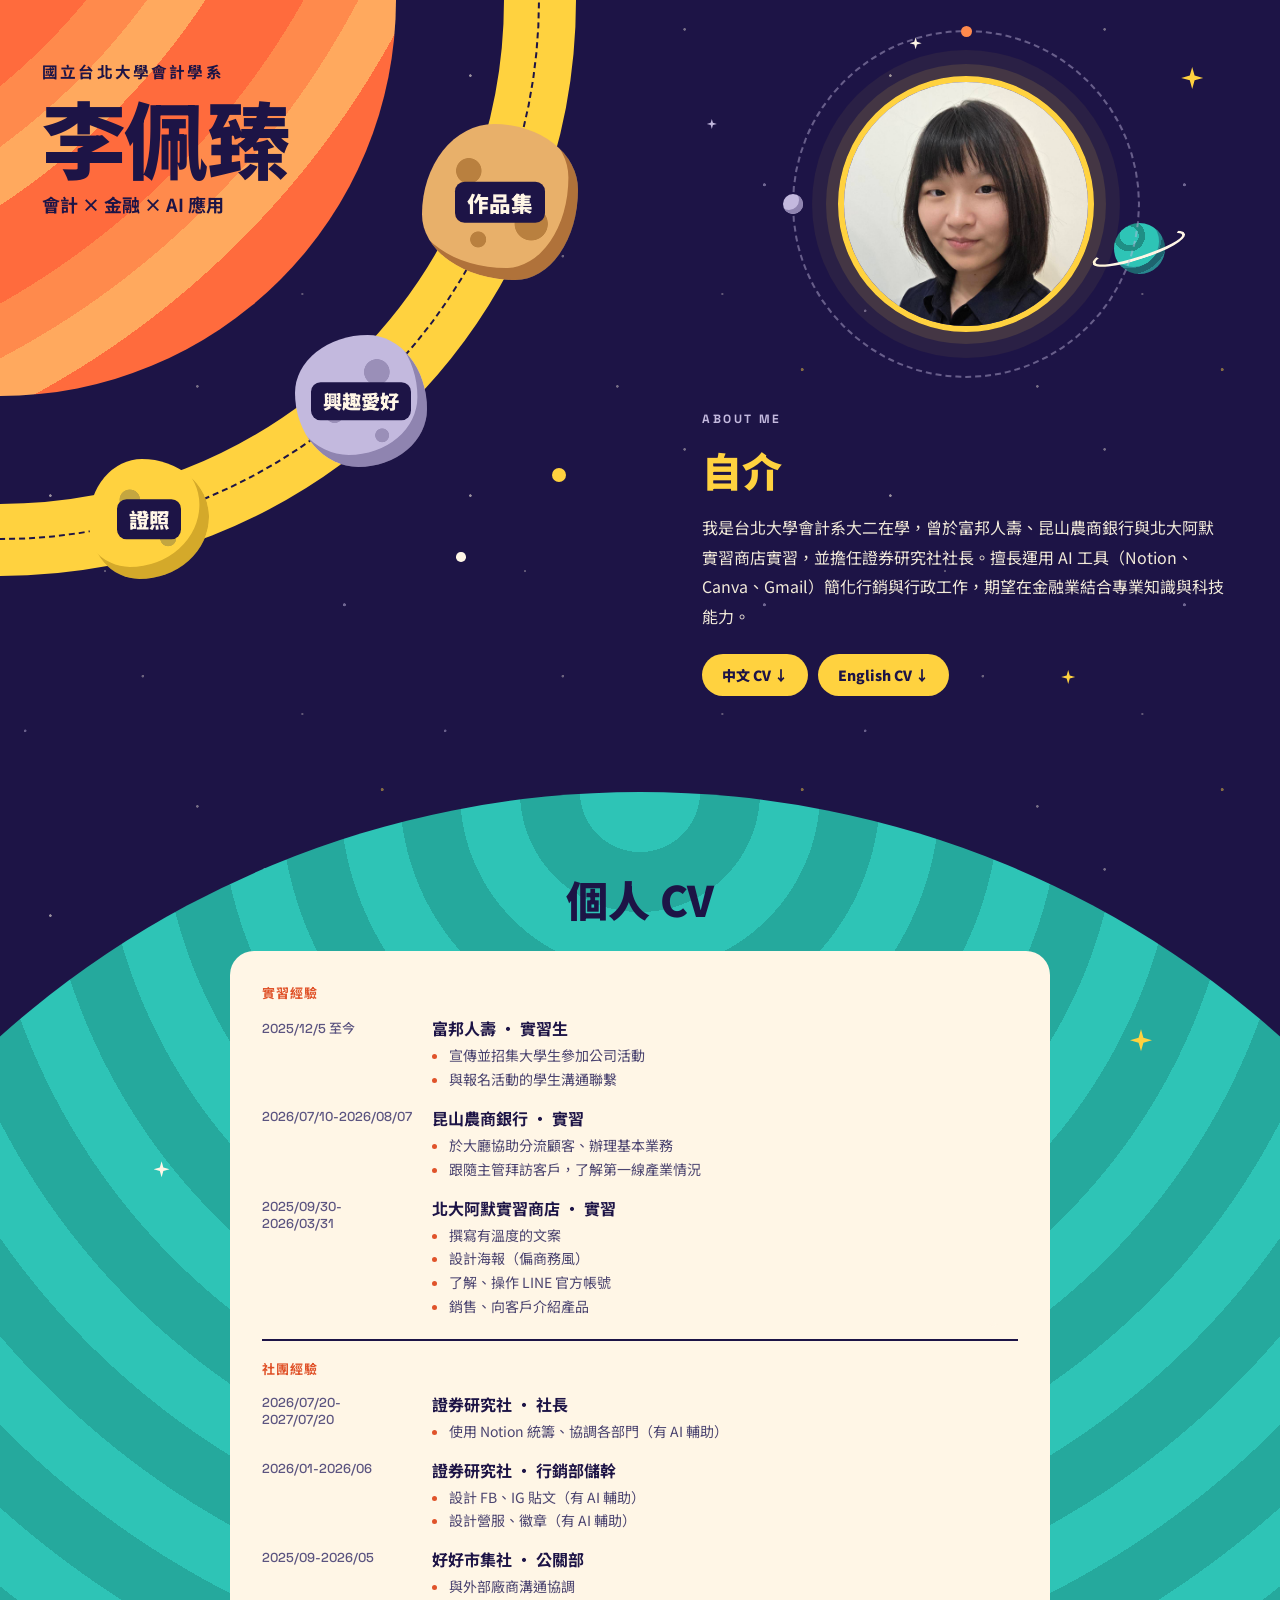
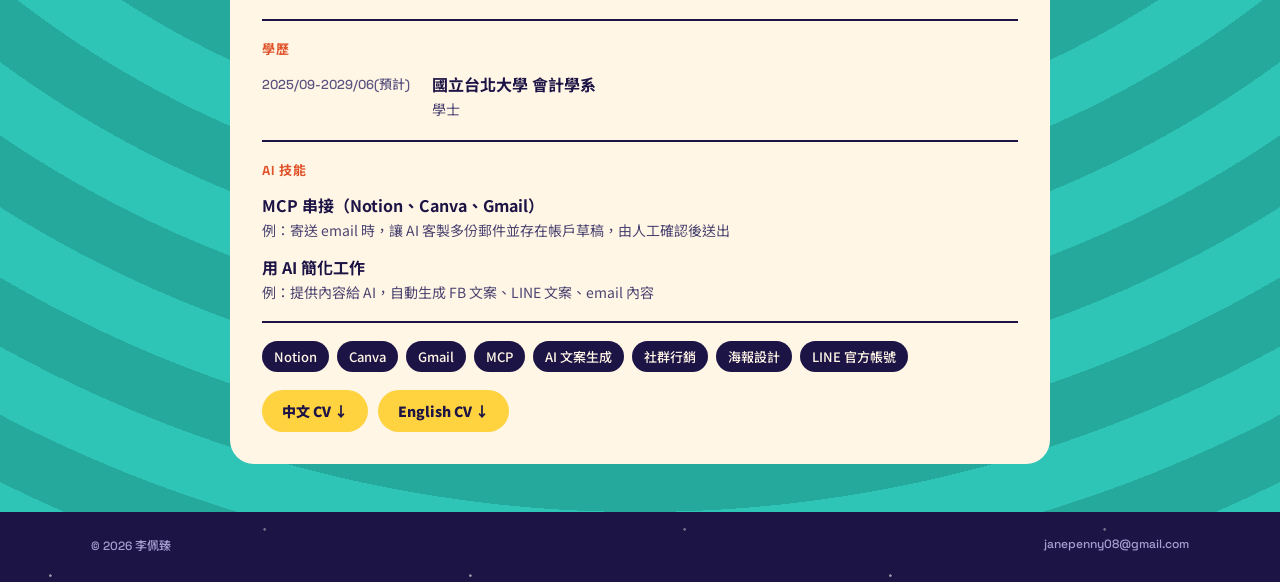
==== index.html @ 84d58fa1 "Make lower CV download buttons yellow with navy hover Bump asset cache version to v11.  Co-Authored-" ====
<!DOCTYPE html>
<html lang="zh-Hant-TW">
<head>
<meta charset="utf-8">
<meta name="viewport" content="width=device-width, initial-scale=1">
<meta name="theme-color" content="#1d1446">
<title>李佩臻 · 個人網站</title>
<link rel="icon" href="data:image/svg+xml,%3Csvg xmlns=%22http://www.w3.org/2000/svg%22 viewBox=%220 0 32 32%22%3E%3Ccircle cx=%2216%22 cy=%2216%22 r=%2213%22 fill=%22%23ff6b3d%22 stroke=%22%23ffd23f%22 stroke-width=%223%22/%3E%3C/svg%3E">
<link rel="preconnect" href="https://fonts.googleapis.com">
<link rel="preconnect" href="https://fonts.gstatic.com" crossorigin>
<link href="https://fonts.googleapis.com/css2?family=Noto+Sans+TC:wght@400;500;700;900&family=Space+Grotesk:wght@500;700&display=swap" rel="stylesheet">
<link rel="stylesheet" href="css/style.css?v=11">
</head>
<body data-page="home">
<div class="page">
<div class="home-top">
<span class="sparkle" style="right:6%;top:9%;width:22px"></span>
<span class="sparkle cream" style="right:28%;top:5%;width:12px;animation-delay:-1.2s"></span>
<span class="sparkle lilac" style="right:44%;top:16%;width:10px;animation-delay:-2.1s"></span>
<span class="sparkle" style="right:16%;bottom:8%;width:14px;animation-delay:-.6s"></span>
<span class="ringed" style="right:9%;top:30%;width:clamp(34px,4vw,54px);--c:#2ec4b6;--d:#1f8f85"></span>
<span class="shooting" style="right:10%;top:6%"></span>
<div class="home-hero">
<div class="planet"></div><div class="ring"></div><div class="orbit"></div>
<div class="hero-text">
<span class="hello" id="hero-hello">國立台北大學會計學系</span>
<h1 id="hero-name">李佩臻</h1>
<span class="subtitle" id="hero-sub"></span>
</div>
<a class="meteor-btn meteor-btn--portfolio" href="portfolio.html"><div class="meteor meteor--portfolio"></div><span class="label">作品集</span></a>
<a class="meteor-btn meteor-btn--hobbies" href="hobbies.html"><div class="meteor meteor--hobbies"></div><span class="label">興趣愛好</span></a>
<a class="meteor-btn meteor-btn--certificates" href="certificates.html"><div class="meteor meteor--certificates"></div><span class="label">證照</span></a>
<div class="dot" style="left:92%;top:78%;width:2.4cqw;background:#ffd23f"></div>
<div class="dot" style="left:76%;top:92%;width:1.6cqw;background:#fff6e6"></div>
</div>

<section class="about">
<div class="photo-wrap"><div class="about-photo" id="about-photo">個人照片</div><span class="photo-orbit"></span></div>
<div class="about-body">
<span class="eyebrow" style="color:#c3b9de">ABOUT ME</span>
<h2>自介</h2>
<p id="about-text"></p>
<a class="btn btn--yellow" data-cv style="margin-top:8px">下載 CV ↓</a>
</div>
</section>
</div>

<section class="cv">
<div class="cv-planet"></div>
<span class="sparkle cream" style="left:12%;top:28%;width:16px"></span>
<span class="sparkle" style="right:10%;top:18%;width:22px;animation-delay:-1.5s"></span>
<span class="sparkle cream" style="right:22%;top:40%;width:10px;animation-delay:-2.4s"></span>
<div class="cv-inner">
<h2>個人 CV</h2>
<div class="cv-card">
<div id="cv-blocks" class="cv-blocks"></div>
<div class="skills" id="cv-skills"></div>
<a class="btn btn--yellow" data-cv>下載 CV（PDF）↓</a>
</div>
</div>
</section>
<footer id="site-footer"></footer>
</div>
<script src="js/data.js?v=11"></script>
<script src="js/main.js?v=11"></script>
</body>
</html>
---- css/style.css ----
/* ===== Design tokens ===== */
:root {
  --bg: #1d1446;
  --purple-1: #3a2e7a;
  --purple-2: #43378a;
  --cream: #fff6e6;
  --body: #f2ead9;
  --muted-1: #5b5480;
  --muted-2: #4b4470;
  --footer: #a69fd0;
  --orange-1: #ff6b3d;
  --orange-2: #ff8a4c;
  --orange-3: #ffa95e;
  --red: #e0532a;
  --yellow: #ffd23f;
  --teal: #2ec4b6;
  --teal-2: #25a99d;
  --lilac: #c3b9de;
  --sand: #e8b06a;
  --pad-x: clamp(20px, 4cqw, 56px);
  --font-tc: 'Noto Sans TC', sans-serif;
  --font-en: 'Space Grotesk', 'Noto Sans TC', sans-serif;
}

*, *::before, *::after { box-sizing: border-box; }
html, body { margin: 0; padding: 0; }
body {
  background-color: var(--bg);
  /* starfield: tiny hard-edged dots, tiled */
  background-image:
    radial-gradient(circle at 12% 18%, rgba(255,246,230,.55) 0 1px, transparent 1.6px),
    radial-gradient(circle at 63% 7%, rgba(255,246,230,.4) 0 1px, transparent 1.6px),
    radial-gradient(circle at 82% 44%, rgba(195,185,222,.5) 0 1.2px, transparent 1.8px),
    radial-gradient(circle at 34% 61%, rgba(255,246,230,.35) 0 1px, transparent 1.6px),
    radial-gradient(circle at 91% 88%, rgba(255,210,63,.45) 0 1.2px, transparent 1.8px),
    radial-gradient(circle at 47% 92%, rgba(255,246,230,.4) 0 1px, transparent 1.6px),
    radial-gradient(circle at 6% 74%, rgba(195,185,222,.45) 0 1px, transparent 1.6px),
    radial-gradient(circle at 25% 36%, rgba(255,246,230,.3) 0 .8px, transparent 1.4px),
    radial-gradient(circle at 72% 70%, rgba(255,246,230,.3) 0 .8px, transparent 1.4px);
  background-size: 420px 420px;
  color: var(--cream);
  font-family: var(--font-tc);
  -webkit-text-size-adjust: 100%;
}
.page { container-type: inline-size; overflow-x: hidden; min-height: 100vh; }
a { color: var(--yellow); }
a:hover { color: #fff; }
img { display: block; max-width: 100%; }
button { font-family: inherit; }
:focus-visible { outline: 3px solid var(--yellow); outline-offset: 3px; }

/* ===== Header ===== */
.site-header {
  max-width: 1200px; margin: 0 auto; padding: 20px var(--pad-x);
  display: flex; flex-wrap: wrap; align-items: center; justify-content: space-between; gap: 14px;
}
.logo {
  display: flex; align-items: center; gap: 10px; text-decoration: none;
  color: var(--cream); font: 900 18px var(--font-tc);
}
.logo:hover { color: var(--cream); }
.logo-planet {
  width: 26px; height: 26px; border-radius: 50%;
  background: repeating-radial-gradient(circle at 0 0, var(--orange-1) 0 9px, var(--orange-2) 9px 15px, var(--orange-3) 15px 21px);
  box-shadow: 0 0 0 3px var(--yellow);
}
.nav { display: flex; flex-wrap: wrap; gap: 8px; }
.nav a {
  text-decoration: none; font: 700 14px var(--font-tc); padding: 7px 16px; border-radius: 999px;
  color: var(--cream); border: 2px solid var(--purple-2);
}
.nav a:hover { background: var(--purple-2); color: var(--cream); }
.nav a.current { background: var(--yellow); border-color: var(--yellow); color: var(--bg); }

/* ===== Meteor (shared) ===== */
.meteor { position: absolute; inset: 0; }
.meteor--portfolio {
  border-radius: 46% 54% 40% 60% / 58% 42% 58% 42%;
  background: radial-gradient(circle at 30% 30%, #b9803f 0 8%, transparent 8.5%),
              radial-gradient(circle at 70% 64%, #b9803f 0 11%, transparent 11.5%),
              radial-gradient(circle at 36% 74%, #b9803f 0 5%, transparent 5.5%), var(--sand);
  --meteor-shadow: #b0723a;
}
.meteor--hobbies {
  border-radius: 55% 45% 52% 48% / 44% 56% 44% 56%;
  background: radial-gradient(circle at 62% 28%, #9a8fb8 0 10%, transparent 10.5%),
              radial-gradient(circle at 30% 60%, #9a8fb8 0 7%, transparent 7.5%),
              radial-gradient(circle at 66% 76%, #9a8fb8 0 5%, transparent 5.5%), var(--lilac);
  --meteor-shadow: #8f84b0;
}
.meteor--certificates {
  border-radius: 44% 56% 58% 42% / 52% 48% 52% 48%;
  background: radial-gradient(circle at 34% 34%, #c4a640 0 9%, transparent 9.5%),
              radial-gradient(circle at 66% 66%, #c4a640 0 7%, transparent 7.5%), var(--yellow);
  --meteor-shadow: #d4a92a;
}

/* ===== Home hero ===== */
.home-top { position: relative; display: flex; flex-wrap: wrap; align-items: flex-start; gap: 0 clamp(24px, 4vw, 64px); }
.home-hero {
  flex: 0 0 auto; width: min(100%, 600px, 80vh); min-width: min(100%, 320px); aspect-ratio: 1; position: relative; overflow: hidden;
  container-type: inline-size;
}
.home-hero .planet {
  position: absolute; width: 132%; height: 132%; left: -66%; top: -66%; border-radius: 50%;
  background: repeating-radial-gradient(circle at 0 0, var(--orange-1) 0 14cqw, var(--orange-2) 14cqw 22cqw, var(--orange-3) 22cqw 30cqw);
}
.home-hero .ring {
  position: absolute; width: 192%; height: 192%; left: -96%; top: -96%; border-radius: 50%;
  border: 12cqw solid var(--yellow);
}
.home-hero .orbit {
  position: absolute; width: 180%; height: 180%; left: -90%; top: -90%; border-radius: 50%;
  border: 2px dashed var(--bg);
}
.hero-text { position: absolute; left: 7%; top: 10%; display: flex; flex-direction: column; gap: 2cqw; color: var(--bg); }
.hero-text .hello { font: 700 clamp(11px, 2.6cqw, 16px) var(--font-en); letter-spacing: .14em; }
.hero-text h1 { margin: 0; font: 900 clamp(44px, 14cqw, 120px)/1 var(--font-tc); letter-spacing: -.02em; }
.hero-text .subtitle { font: 700 clamp(13px, 3cqw, 20px)/1.5 var(--font-tc); max-width: 42cqw; }

.meteor-btn {
  display: block; position: absolute; aspect-ratio: 1; transform: translate(-50%, -50%);
  transition: transform .3s; text-decoration: none;
}
.meteor-btn .meteor { box-shadow: inset -1.6cqw -2cqw 0 var(--meteor-shadow); }
.meteor-btn .label {
  position: absolute; left: 50%; top: 50%; transform: translate(-50%, -50%);
  background: var(--bg); color: var(--cream); padding: .8cqw 2cqw; border-radius: 1.6cqw;
  white-space: nowrap; font-weight: 900;
}
.meteor-btn--portfolio { left: 83.4%; top: 33.7%; width: 26%; }
.meteor-btn--portfolio .label { font-size: clamp(13px, 3.6cqw, 26px); }
.meteor-btn--portfolio:hover { transform: translate(-50%, -50%) scale(1.08) rotate(-4deg); }
.meteor-btn--hobbies { left: 60.2%; top: 66.9%; width: 22%; }
.meteor-btn--hobbies .label { font-size: clamp(12px, 3.2cqw, 22px); }
.meteor-btn--hobbies:hover { transform: translate(-50%, -50%) scale(1.08) rotate(4deg); }
.meteor-btn--certificates { left: 24.8%; top: 86.5%; width: 20%; }
.meteor-btn--certificates .label { font-size: clamp(12px, 3.4cqw, 22px); }
.meteor-btn--certificates:hover { transform: translate(-50%, -50%) scale(1.08) rotate(-4deg); }
.dot { position: absolute; aspect-ratio: 1; border-radius: 50%; }

/* ===== About ===== */
.about {
  flex: 1 1 380px; max-width: 760px; margin: 0 auto; padding: clamp(24px, 4cqw, 48px) var(--pad-x);
  align-self: center; position: relative; z-index: 1;
  display: flex; flex-wrap: wrap; align-items: center; justify-content: center; gap: clamp(28px, 4cqw, 56px);
}
.about-photo {
  flex: 0 0 auto; width: clamp(180px, 20cqw, 280px); max-width: calc(100% - 56px); margin: 28px; aspect-ratio: 1;
  border-radius: 50%; border: 6px solid var(--yellow); overflow: hidden;
  box-shadow: 0 0 0 12px rgba(255, 210, 63, .12), 0 0 0 26px rgba(255, 210, 63, .06);
  background: repeating-linear-gradient(135deg, var(--purple-1) 0 10px, var(--purple-2) 10px 20px);
  display: flex; align-items: center; justify-content: center;
  font: 13px var(--font-en); color: #c9c1f0;
}
.about-photo img { width: 100%; height: 100%; object-fit: cover; }
.about-body { flex: 1 1 280px; display: flex; flex-direction: column; gap: 14px; }
.eyebrow { font: 700 12px var(--font-en); letter-spacing: .2em; }
.about-body h2 { margin: 0; font: 900 clamp(30px, 3.2cqw, 40px) var(--font-tc); color: var(--yellow); }
.about-body p { margin: 0; font-size: 16px; line-height: 1.85; color: var(--body); max-width: 560px; text-wrap: pretty; }

.btn {
  display: inline-block; align-self: flex-start; cursor: pointer; border: 0; border-radius: 999px;
  font: 900 14px var(--font-tc); padding: 11px 20px; text-decoration: none; transition: background .2s;
}
.btn--yellow { background: var(--yellow); color: var(--bg); }
.btn--yellow:hover { background: var(--cream); color: var(--bg); }
.btn--orange { background: var(--orange-1); color: var(--bg); }
.btn--orange:hover { background: var(--yellow); color: var(--bg); }
.btn[aria-disabled="true"] { opacity: .55; cursor: not-allowed; }
.cv-pick { display: flex; flex-wrap: wrap; gap: 10px; align-self: flex-start; }
.cv-card .btn--yellow { transition: background .25s, color .25s; }
.cv-card .btn--yellow:hover { background: var(--bg); color: var(--yellow); }

/* ===== CV ===== */
.cv { position: relative; overflow: hidden; margin-top: clamp(24px, 4cqw, 48px); padding: clamp(48px, 6cqw, 80px) clamp(16px, 4cqw, 56px) 48px; }
.cv-planet {
  position: absolute; left: 50%; top: 0; width: max(150%, 720px); aspect-ratio: 1; transform: translateX(-50%);
  border-radius: 50%; background: repeating-radial-gradient(circle at 50% 0, var(--teal) 0 60px, var(--teal-2) 60px 120px);
}
.cv-inner { position: relative; max-width: 820px; margin: 0 auto; display: flex; flex-direction: column; gap: 22px; }
.cv-inner > h2 { margin: 0; text-align: center; font: 900 clamp(28px, 3.6cqw, 42px) var(--font-tc); color: var(--bg); }
.cv-card {
  background: var(--cream); color: var(--bg); border-radius: 24px; padding: clamp(20px, 3cqw, 32px);
  display: flex; flex-direction: column; gap: 18px;
}
.cv-block { display: flex; flex-direction: column; gap: 14px; }
.cv-block + .cv-block { border-top: 2px solid var(--bg); padding-top: 18px; }
.cv-label { font: 700 13px var(--font-en); color: var(--red); letter-spacing: .08em; }
.cv-row { display: flex; flex-wrap: wrap; gap: 2px 20px; }
.cv-row .time { flex: 0 0 150px; font: 500 13px var(--font-en); color: var(--muted-1); padding-top: 2px; }
.cv-row .what { flex: 1 1 240px; }
.cv-row .what b { font-weight: 700; display: block; }
.cv-row .what span { font-size: 14px; color: var(--muted-2); }
.skills { display: flex; flex-wrap: wrap; gap: 8px; border-top: 2px solid var(--bg); padding-top: 18px; }
.skills span { font: 500 13px var(--font-tc); padding: 6px 12px; border-radius: 999px; background: var(--bg); color: var(--cream); }

/* ===== Footer ===== */
.site-footer {
  max-width: 1200px; margin: 0 auto; padding: 24px var(--pad-x) 28px;
  font: 500 12px var(--font-en); color: var(--footer);
  display: flex; flex-wrap: wrap; justify-content: space-between; gap: 8px;
}
.site-footer a { color: var(--footer); text-decoration: none; }
.site-footer a:hover { color: #fff; }

/* ===== Inner hero ===== */
.page-hero {
  position: relative; overflow: hidden; min-height: clamp(200px, 26cqw, 340px);
  display: flex; align-items: center; padding: clamp(28px, 4cqw, 56px) var(--pad-x);
}
.page-hero .hero-meteor {
  position: absolute; right: max(var(--pad-x), calc((100cqw - 1200px) / 2 + var(--pad-x))); top: 50%; width: clamp(110px, 24cqw, 300px); aspect-ratio: 1;
  transform: translateY(-50%) rotate(var(--rot, -8deg));
}
.page-hero .hero-meteor .meteor { box-shadow: inset -1.6cqw -2cqw 0 var(--meteor-shadow); }
.page-hero .hero-copy { position: relative; width: 100%; max-width: 1200px; margin: 0 auto; display: flex; flex-direction: column; gap: 12px; }
.page-hero .eyebrow { font-size: 12px; }
.page-hero h1 { margin: 0; font: 900 clamp(40px, 6.4cqw, 80px)/1 var(--font-tc); color: var(--cream); letter-spacing: -.02em; }
.page-hero p { margin: 0; max-width: 58%; font-size: clamp(14px, 1.4cqw, 17px); line-height: 1.8; color: var(--body); text-wrap: pretty; }

.page-main { max-width: 1200px; margin: 0 auto; padding: 0 var(--pad-x); }

/* ===== Chips ===== */
.chips { display: flex; flex-wrap: wrap; gap: 8px; }
.chip {
  cursor: pointer; display: inline-flex; align-items: center; gap: 8px;
  font: 700 14px var(--font-tc); padding: 8px 18px; border-radius: 999px;
  border: 2px solid var(--purple-2); background: transparent; color: var(--cream);
}
.chip:hover { border-color: var(--accent); }
.chip.on { border-color: var(--accent); background: var(--accent); color: var(--bg); }
.chip .count { font: 700 12px var(--font-en); padding: 1px 7px; border-radius: 999px; background: var(--purple-2); color: var(--cream); }
.chip.on .count { background: var(--bg); color: var(--yellow); }

/* ===== Placeholder art ===== */
.ph { position: absolute; inset: 0; background: var(--bg); }
.ph .ph-planet {
  position: absolute; left: 50%; top: 50%; width: var(--pw, 38%); aspect-ratio: 1; transform: translate(-50%, -50%); border-radius: 50%;
  background: repeating-radial-gradient(circle at 30% 25%, var(--c) 0 18%, var(--d) 18% 30%, var(--c) 30% 44%);
  box-shadow: inset -8px -10px 0 rgba(29, 20, 70, .35);
}
.ph .ph-ring {
  position: absolute; left: 50%; top: 50%; width: var(--rw, 62%); height: var(--rh, 16%);
  transform: translate(-50%, -50%) rotate(-16deg); border-radius: 50%;
  border: 3px solid var(--cream); border-top-color: transparent;
}
.ph .s { position: absolute; aspect-ratio: 1; border-radius: 50%; }
.cover-img { position: absolute; inset: 0; width: 100%; height: 100%; object-fit: cover; }

/* ===== Portfolio ===== */
.portfolio-main { display: flex; flex-direction: column; gap: 28px; --accent: var(--sand); }
.project-grid { display: grid; grid-template-columns: repeat(auto-fill, minmax(min(100%, 300px), 1fr)); gap: 20px; }
.project {
  background: var(--cream); color: var(--bg); border-radius: 24px; padding: 20px;
  display: flex; flex-direction: column; gap: 10px;
  box-shadow: inset -10px -12px 0 var(--c); transition: transform .25s;
}
.project:hover, .hobby:hover { transform: translateY(-4px) rotate(-.6deg); }
.project .frame { position: relative; aspect-ratio: 4 / 3; border-radius: 46% 54% 40% 60% / 58% 42% 58% 42%; overflow: hidden; background: var(--bg); }
.project .body { display: flex; flex-direction: column; gap: 10px; flex: 1; padding-right: 6px; }
.project .meta { display: flex; align-items: center; justify-content: space-between; gap: 8px; }
.project .cat { font: 700 12px var(--font-tc); padding: 4px 10px; border-radius: 999px; background: var(--c); color: var(--bg); }
.project .year { font: 500 13px var(--font-en); color: var(--muted-1); }
.project h3 { margin: 0; font: 900 19px/1.35 var(--font-tc); }
.project p { margin: 0; font-size: 14px; line-height: 1.7; color: var(--muted-2); text-wrap: pretty; }
.project .tags { display: flex; flex-wrap: wrap; gap: 6px; margin-top: auto; padding-top: 6px; }
.project .tags span { font: 500 12px var(--font-en); padding: 4px 10px; border-radius: 999px; border: 1.5px solid var(--bg); }
.project .view {
  align-self: flex-start; margin-top: 6px; font: 900 14px var(--font-tc); color: var(--cream);
  background: var(--bg); padding: 9px 16px; border-radius: 999px; text-decoration: none;
}
.project .view:hover { background: var(--red); color: var(--cream); }
.project .view[aria-disabled="true"] { opacity: .5; pointer-events: none; }

/* ===== Hobbies ===== */
.hobby-grid { display: grid; grid-template-columns: repeat(auto-fit, minmax(min(100%, 260px), 1fr)); gap: 28px 24px; }
.hobby {
  display: flex; flex-direction: column; align-items: center; text-align: center; gap: 14px;
  background: var(--c); color: var(--bg); border-radius: 28px; padding: 26px 20px 28px;
  box-shadow: inset -12px -14px 0 var(--d); transition: transform .25s;
}
.hobby .frame {
  position: relative; overflow: hidden; width: min(100%, 180px); margin: 4px 0 8px; aspect-ratio: 1; border-radius: 50%;
  border: 6px solid var(--bg); box-shadow: 0 0 0 10px var(--cream); background: var(--bg);
  --pw: 42%; --rw: 72%; --rh: 18%;
}
.hobby h2 { margin: 0; font: 900 24px var(--font-tc); }
.hobby .fact { font: 700 13px var(--font-tc); padding: 5px 12px; border-radius: 999px; background: var(--bg); color: var(--cream); }
.hobby p { margin: 0; max-width: 300px; font-size: 15px; line-height: 1.8; text-wrap: pretty; }

/* ===== Certificates ===== */
.cert-main { max-width: 960px; display: flex; flex-direction: column; gap: 18px; --accent: var(--yellow); }
.cert-main .chips { margin-bottom: 10px; }
.cert-main .chip { padding: 8px 16px; }
.cert { display: flex; background: var(--cream); color: var(--bg); border-radius: 20px; overflow: hidden; transition: transform .25s; }
.cert:hover { transform: translateX(6px); }
.cert .stub {
  flex: 0 0 clamp(78px, 11cqw, 110px); background: var(--yellow); border-right: 3px dashed var(--bg);
  display: flex; flex-direction: column; align-items: center; justify-content: center; gap: 2px; padding: 16px 8px;
}
.cert .stub b { font: 700 clamp(20px, 2.4cqw, 26px) var(--font-en); }
.cert .stub span { font: 700 11px var(--font-tc); letter-spacing: .1em; }
.cert .info {
  flex: 1 1 0; min-width: 0; padding: clamp(16px, 2.5cqw, 24px) clamp(18px, 3cqw, 28px);
  display: flex; flex-wrap: wrap; align-items: center; justify-content: space-between; gap: 12px 20px;
}
.cert .text { flex: 1 1 240px; display: flex; flex-direction: column; gap: 4px; }
.cert .ccat { font: 700 12px var(--font-tc); color: var(--red); letter-spacing: .08em; }
.cert h3 { margin: 0; font: 900 clamp(16px, 1.8cqw, 19px)/1.35 var(--font-tc); }
.cert .issuer { font-size: 14px; color: var(--muted-2); }
.cert .actions { display: flex; align-items: center; gap: 10px; flex-wrap: wrap; }
.cert .result { font: 900 14px var(--font-tc); padding: 6px 14px; border-radius: 999px; background: var(--bg); color: var(--cream); }
.cert .see { font: 900 14px var(--font-tc); color: var(--red); text-decoration: none; white-space: nowrap; background: none; border: 0; padding: 0; cursor: pointer; }
.cert .see:hover { color: var(--bg); }

/* ===== Next stop ===== */
.next-wrap { padding: 0 var(--pad-x); }
.next-stop {
  max-width: 1200px; margin: clamp(40px, 6cqw, 72px) auto 0; padding: clamp(20px, 3cqw, 32px) clamp(22px, 3.5cqw, 40px);
  border-radius: 24px; background: var(--teal); color: var(--bg); text-decoration: none;
  display: flex; align-items: center; justify-content: space-between; gap: 20px; transition: background .2s;
}
.next-stop:hover { background: var(--yellow); color: var(--bg); }
.next-stop .k { display: flex; flex-direction: column; gap: 6px; }
.next-stop .k small { font: 700 12px var(--font-en); letter-spacing: .16em; }
.next-stop .k strong { font: 900 clamp(24px, 3.4cqw, 38px)/1.1 var(--font-tc); }
.next-stop .arrow { font: 700 clamp(26px, 3.4cqw, 38px) var(--font-en); }

/* ===== Lightbox ===== */
.lightbox {
  position: fixed; inset: 0; z-index: 50; background: rgba(15, 10, 40, .88);
  display: none; align-items: center; justify-content: center; padding: 24px;
}
.lightbox.open { display: flex; }
.lightbox img { max-width: min(100%, 1000px); max-height: 85vh; border-radius: 16px; border: 4px solid var(--cream); }
.lightbox button {
  position: absolute; top: 16px; right: 16px; width: 44px; height: 44px; border-radius: 50%;
  border: 0; background: var(--yellow); color: var(--bg); font: 900 22px var(--font-en); cursor: pointer;
}

/* ===== Mobile tweaks ===== */
@container (max-width: 719px) {
  .page-hero p { max-width: 70%; }
  .site-header { justify-content: center; }
}

@media (prefers-reduced-motion: reduce) {
  * { transition: none !important; }
}


/* ===== Decorations ===== */
.deco { position: absolute; pointer-events: none; }
/* 4-point sparkle */
.sparkle {
  position: absolute; pointer-events: none; aspect-ratio: 1; background: var(--yellow);
  clip-path: polygon(50% 0, 61% 39%, 100% 50%, 61% 61%, 50% 100%, 39% 61%, 0 50%, 39% 39%);
  animation: twinkle 3.2s ease-in-out infinite;
}
.sparkle.cream { background: var(--cream); }
.sparkle.lilac { background: var(--lilac); }
.sparkle.teal { background: var(--teal); }
@keyframes twinkle { 0%, 100% { transform: scale(1) rotate(0); opacity: 1; } 50% { transform: scale(.55) rotate(45deg); opacity: .6; } }

/* shooting star */
.shooting {
  position: absolute; height: 3px; width: clamp(80px, 12vw, 160px); border-radius: 3px; pointer-events: none;
  background: linear-gradient(90deg, rgba(255,246,230,0), var(--cream));
  transform: rotate(-24deg); opacity: 0;
  animation: shoot 7s linear infinite;
}
.shooting::after { content: ''; position: absolute; right: -3px; top: -2.5px; width: 8px; height: 8px; border-radius: 50%; background: var(--cream); }
@keyframes shoot {
  0% { opacity: 0; translate: 0 0; }
  4% { opacity: 1; }
  14% { opacity: 0; translate: -260px 116px; }
  100% { opacity: 0; translate: -260px 116px; }
}

/* small ringed planet */
.ringed {
  position: absolute; pointer-events: none; aspect-ratio: 1; border-radius: 50%;
  background: repeating-radial-gradient(circle at 30% 25%, var(--c, var(--teal)) 0 18%, var(--d, #1f8f85) 18% 30%, var(--c, var(--teal)) 30% 44%);
  box-shadow: inset -6px -7px 0 rgba(29,20,70,.35);
  animation: bob 6s ease-in-out infinite;
}
.ringed::after {
  content: ''; position: absolute; left: 50%; top: 50%; width: 190%; height: 42%;
  transform: translate(-50%, -50%) rotate(-18deg); border-radius: 50%;
  border: 3px solid var(--cream); border-top-color: transparent;
}
@keyframes bob { 0%, 100% { translate: 0 0; } 50% { translate: 0 -10px; } }

/* about photo with orbiting moon */
.photo-wrap { position: relative; flex: 0 0 auto; margin: 28px; }
.photo-wrap .about-photo { margin: 0; max-width: none; width: clamp(180px, 20cqw, 280px); }
.photo-orbit {
  position: absolute; inset: -46px; border-radius: 50%; border: 2px dashed rgba(195,185,222,.45);
  animation: spin 18s linear infinite; pointer-events: none;
}
.photo-orbit::before {
  content: ''; position: absolute; top: 50%; left: -11px; width: 20px; height: 20px; margin-top: -10px; border-radius: 50%;
  background: var(--lilac); box-shadow: inset -4px -4px 0 #8f84b0;
}
.photo-orbit::after {
  content: ''; position: absolute; top: -6px; left: 50%; width: 11px; height: 11px; margin-left: -5px; border-radius: 50%;
  background: var(--orange-2);
}
@keyframes spin { to { transform: rotate(360deg); } }

/* CV section: small stars on the teal planet */
.cv .sparkle { z-index: 1; }

@media (max-width: 719px) {
  .photo-orbit { inset: -34px; }
  .shooting { display: none; }
  .home-top > .ringed { display: none; }
}
@media (prefers-reduced-motion: reduce) {
  .sparkle, .shooting, .ringed, .photo-orbit { animation: none !important; }
  .shooting { display: none; }
}

/* ===== Meteor mini-game ===== */
.page-hero .hero-meteor.game {
  z-index: 2; cursor: pointer; user-select: none; -webkit-user-select: none;
  touch-action: manipulation; -webkit-tap-highlight-color: transparent;
}
.hero-meteor.game .meteor, .hero-meteor.game .cracks { transition: scale .2s; }
.hero-meteor.game:hover .meteor, .hero-meteor.game:hover .cracks { scale: 1.04; }
.hero-meteor.game:focus-visible { outline: none; }
.hero-meteor.game:focus-visible .meteor { outline: 3px dashed var(--yellow); outline-offset: 8px; }
.hero-meteor .cracks { position: absolute; inset: 0; width: 100%; height: 100%; overflow: visible; pointer-events: none; }
.hero-meteor .cracks path {
  fill: none; stroke: var(--bg); stroke-width: 3; stroke-linecap: round; stroke-linejoin: round;
  vector-effect: non-scaling-stroke; opacity: 0; transition: opacity .15s;
}
.hero-meteor .cracks path.on { opacity: 1; }
.hero-meteor.hit .meteor, .hero-meteor.hit .cracks { animation: meteor-hit .32s ease-out; }
@keyframes meteor-hit {
  0% { translate: 0 0; rotate: 0deg; }
  20% { translate: -6px 3px; rotate: -4deg; }
  45% { translate: 5px -3px; rotate: 3deg; }
  70% { translate: -3px 1px; rotate: -1deg; }
  100% { translate: 0 0; rotate: 0deg; }
}
.hero-meteor.boom .meteor, .hero-meteor.boom .cracks, .hero-meteor.boom .game-label { animation: meteor-boom .3s ease-in forwards; }
@keyframes meteor-boom { to { scale: 1.3; opacity: 0; } }
.hero-meteor.reform .meteor, .hero-meteor.reform .cracks, .hero-meteor.reform .game-label { animation: meteor-reform .6s cubic-bezier(.3, 1.6, .5, 1) both; }
@keyframes meteor-reform { from { scale: 0; opacity: 0; } to { scale: 1; opacity: 1; } }

.game-label {
  position: absolute; left: 50%; bottom: 14%; translate: -50% 0; rotate: calc(var(--rot, 0deg) * -1);
  background: var(--bg); color: var(--cream); border-radius: 999px; white-space: nowrap;
  font: 900 clamp(11px, 1.3cqw, 14px) var(--font-tc); padding: 5px 12px; pointer-events: none;
  display: flex; align-items: center; gap: 6px;
}
.game-label .pips { display: inline-flex; gap: 3px; }
.game-label .pips i { width: 6px; height: 6px; border-radius: 50%; background: var(--purple-2); }
.game-label .pips i.on { background: var(--yellow); }

.frag { position: fixed; z-index: 60; pointer-events: none; left: 0; top: 0; }
.frag.rock { border-radius: 46% 54% 40% 60% / 58% 42% 58% 42%; box-shadow: inset -2px -2px 0 rgba(29,20,70,.3); }
.frag.star {
  background: var(--yellow);
  clip-path: polygon(50% 0, 61% 39%, 100% 50%, 61% 61%, 50% 100%, 39% 61%, 0 50%, 39% 39%);
}
.frag.pop { font: 900 14px var(--font-en); color: var(--yellow); white-space: nowrap; text-shadow: 2px 2px 0 var(--bg); }

.egg-toast {
  position: fixed; z-index: 70; left: 50%; bottom: 20px; width: min(420px, calc(100vw - 32px));
  translate: -50% 140%; opacity: 0; transition: translate .45s cubic-bezier(.3, 1.4, .5, 1), opacity .3s;
  background: var(--cream); color: var(--bg); border-radius: 22px; padding: 18px 48px 18px 18px;
  display: flex; gap: 14px; align-items: center;
  box-shadow: inset -8px -9px 0 var(--egg-c, var(--yellow)), 0 0 0 3px var(--bg);
}
.egg-toast.show { translate: -50% 0; opacity: 1; }
.egg-toast .egg-icon {
  flex: 0 0 44px; height: 44px; border-radius: 50%;
  background: repeating-radial-gradient(circle at 30% 25%, var(--egg-c) 0 18%, var(--egg-d) 18% 30%, var(--egg-c) 30% 44%);
  box-shadow: inset -5px -6px 0 rgba(29,20,70,.3);
}
.egg-toast b { display: block; font: 900 16px/1.6 var(--font-tc); }
.egg-toast p { margin: 0; font-size: 14px; line-height: 1.7; color: var(--muted-2); }
.egg-toast small { display: block; margin-top: 8px; font: 700 12px var(--font-en); color: var(--red); letter-spacing: .04em; }
.egg-toast button {
  position: absolute; top: 10px; right: 10px; width: 30px; height: 30px; border-radius: 50%; border: 0;
  background: var(--bg); color: var(--cream); font: 900 16px var(--font-en); cursor: pointer;
}

@media (prefers-reduced-motion: reduce) {
  .hero-meteor.hit .meteor, .hero-meteor.hit .cracks { animation: none; }
}

/* ===== CV blocks (dynamic) ===== */
.cv-blocks { display: flex; flex-direction: column; gap: 20px; }
.cv-blocks .cv-block + .cv-block { border-top: 2px solid var(--bg); padding-top: 18px; }
.cv-row.no-time .what { flex-basis: 100%; }
.cv-row .what ul { margin: 4px 0 0; padding-left: 1.2em; font-size: 14px; line-height: 1.7; color: var(--muted-2); }
.cv-row .what ul li::marker { color: var(--red); }
.cert .stub b.check { font-size: clamp(24px, 3cqw, 30px); }
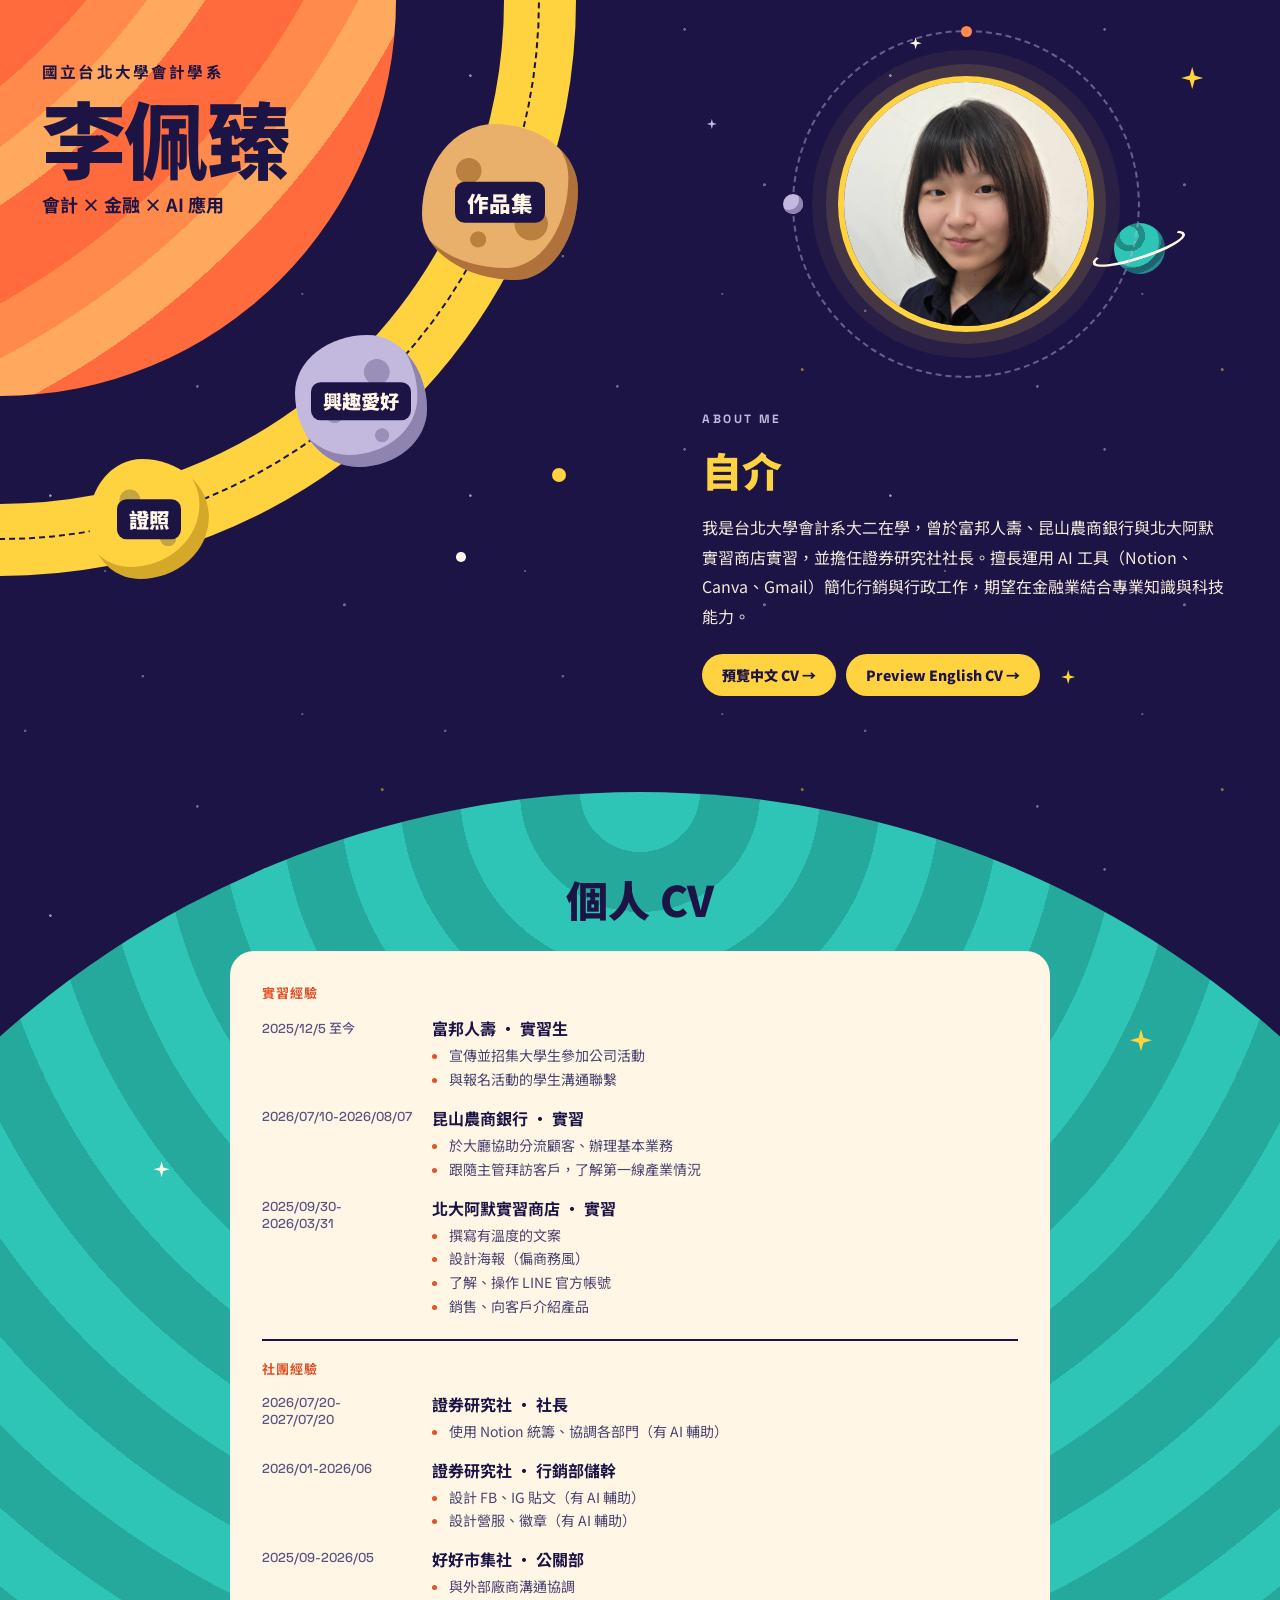
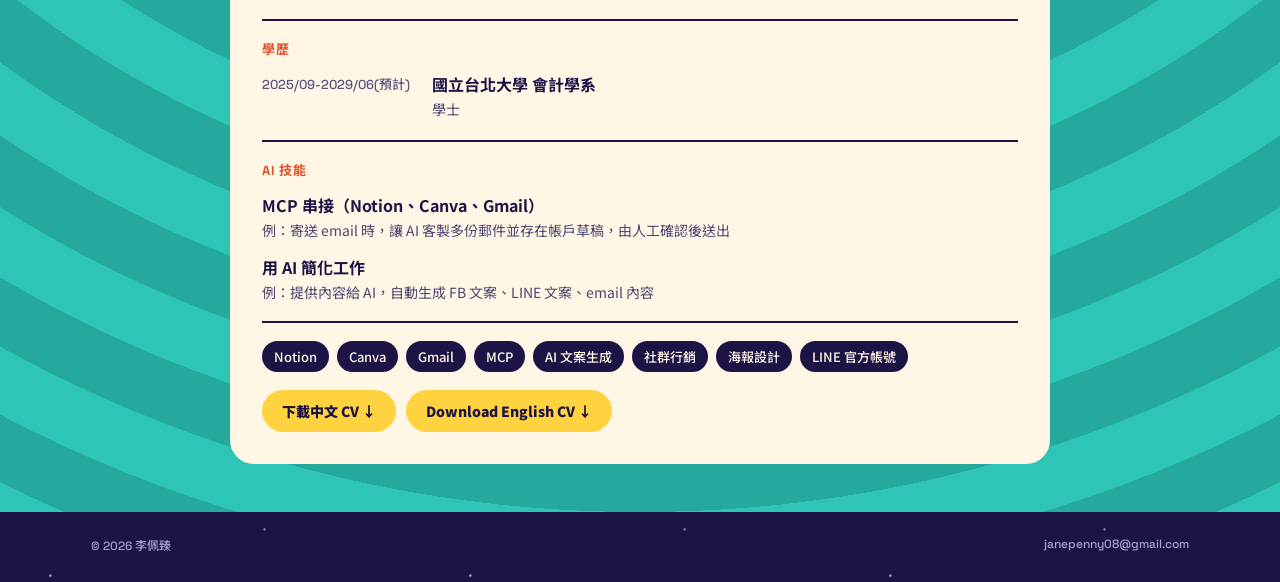
==== commit 3fef7d2b: "Add CV preview buttons, flow-chart works, job tags and new project images Co-Authored-By: Claude Opu" ====
--- a/index.html
+++ b/index.html
@@ -9,7 +9,7 @@
 <link rel="preconnect" href="https://fonts.googleapis.com">
 <link rel="preconnect" href="https://fonts.gstatic.com" crossorigin>
 <link href="https://fonts.googleapis.com/css2?family=Noto+Sans+TC:wght@400;500;700;900&family=Space+Grotesk:wght@500;700&display=swap" rel="stylesheet">
-<link rel="stylesheet" href="css/style.css?v=11">
+<link rel="stylesheet" href="css/style.css?v=19">
 </head>
 <body data-page="home">
 <div class="page">
@@ -40,7 +40,7 @@
 <span class="eyebrow" style="color:#c3b9de">ABOUT ME</span>
 <h2>自介</h2>
 <p id="about-text"></p>
-<a class="btn btn--yellow" data-cv style="margin-top:8px">下載 CV ↓</a>
+<a class="btn btn--yellow" data-cv="preview" style="margin-top:8px">預覽 CV →</a>
 </div>
 </section>
 </div>
@@ -55,13 +55,13 @@
 <div class="cv-card">
 <div id="cv-blocks" class="cv-blocks"></div>
 <div class="skills" id="cv-skills"></div>
-<a class="btn btn--yellow" data-cv>下載 CV（PDF）↓</a>
+<a class="btn btn--yellow" data-cv="download">下載 CV（PDF）↓</a>
 </div>
 </div>
 </section>
 <footer id="site-footer"></footer>
 </div>
-<script src="js/data.js?v=11"></script>
-<script src="js/main.js?v=11"></script>
+<script src="js/data.js?v=19"></script>
+<script src="js/main.js?v=19"></script>
 </body>
 </html>
--- a/css/style.css
+++ b/css/style.css
@@ -272,6 +272,121 @@
 }
 .project .view:hover { background: var(--red); color: var(--cream); }
 .project .view[aria-disabled="true"] { opacity: .5; pointer-events: none; }
+.project { position: relative; }
+.project a.view::after { content: ''; position: absolute; inset: 0; border-radius: 24px; }
+.job { align-self: flex-start; padding: 4px 12px; border-radius: 999px; background: var(--bg); color: var(--cream); font: 500 12px/1.5 var(--font-tc); }
+.job b { margin-right: 8px; font-weight: 900; color: var(--yellow); }
+.job + p { margin-top: 6px; }
+
+/* ===== Work detail ===== */
+.work-main { display: flex; flex-direction: column; gap: 24px; padding-top: 36px; --accent: var(--sand); }
+.back-link { align-self: flex-start; cursor: pointer; padding: 0; border: 0; background: none; color: var(--sand); font: 700 15px var(--font-tc); text-decoration: none; }
+.back-link:hover { color: var(--yellow); }
+.work-head {
+  display: flex; flex-direction: column; align-items: flex-start; gap: 12px; padding: clamp(24px, 4cqw, 40px);
+  border-radius: 28px; background: var(--cream); color: var(--bg); box-shadow: inset -12px -14px 0 var(--c);
+}
+.work-head .cat { font: 700 13px var(--font-tc); padding: 5px 12px; border-radius: 999px; background: var(--c); color: var(--bg); }
+.work-head h1 { margin: 0; font: 900 clamp(30px, 5cqw, 46px)/1.25 var(--font-tc); }
+.work-head p { margin: 0; max-width: 46em; font-size: 16px; line-height: 1.8; color: var(--muted-2); text-wrap: pretty; }
+.work-head .tags { display: flex; flex-wrap: wrap; gap: 6px; }
+.work-head .tags span { font: 500 12px var(--font-en); padding: 4px 10px; border-radius: 999px; border: 1.5px solid var(--bg); }
+.work-grid { display: grid; grid-template-columns: repeat(auto-fill, minmax(min(100%, 280px), 1fr)); gap: 20px; align-items: start; }
+.work { position: relative; display: flex; flex-direction: column; gap: 12px; padding: 14px; border-radius: 22px; background: var(--cream); color: var(--bg); }
+.work-zoom { display: block; width: 100%; padding: 0; border: 0; background: none; cursor: zoom-in; }
+.work-img { display: block; width: 100%; height: auto; border-radius: 14px; }
+.work-pics { position: relative; }
+.work-nav {
+  position: absolute; top: 50%; transform: translateY(-50%); width: 40px; height: 40px; padding: 0 0 4px; border: 0; border-radius: 50%; cursor: pointer;
+  background: var(--bg); color: var(--cream); font: 700 24px/1 var(--font-en);
+}
+.work-nav:hover { background: var(--red); }
+.work-nav.prev { left: 8px; }
+.work-nav.next { right: 8px; }
+.work-process { align-self: stretch; margin-top: 10px; padding-top: 12px; border-top: 2px dashed var(--lilac); }
+.work-process-title { font: 900 15px var(--font-tc); }
+.work-process ol { display: grid; grid-template-columns: repeat(auto-fill, minmax(110px, 1fr)); gap: 12px; margin: 10px 0 0; padding: 0; list-style: none; }
+.work-process li { display: flex; flex-direction: column; gap: 4px; min-width: 0; position: relative; }
+.work-process .work-img { border-radius: 8px; }
+.work-step { font: 700 12px var(--font-tc); color: var(--muted-1); }
+.work-process p { font-size: 13px; line-height: 1.6; }
+.work.slides {
+  grid-column: 1 / -1; justify-self: center;
+  width: min(calc(100vw - 32px), max(720px, calc((100vh - 190px) * 16 / 9 + 28px)));
+}
+.slide-thumbs { display: flex; gap: 8px; padding-bottom: 6px; overflow-x: auto; }
+.slide-thumb { flex: 0 0 104px; padding: 0; border: 3px solid transparent; border-radius: 9px; background: none; cursor: pointer; overflow: hidden; }
+.slide-thumb.on { border-color: var(--orange-1); }
+.slide-thumb img { display: block; width: 100%; aspect-ratio: 16 / 9; object-fit: cover; }
+.work.slides .work-nav { width: 52px; height: 52px; font-size: 30px; }
+.work.slides .work-count { font-size: 14px; padding: 5px 14px; }
+.work-main.has-slides { gap: 12px; padding-top: 4px; }
+.work-top { display: flex; flex-wrap: wrap; align-items: center; gap: 6px 14px; }
+.work-top .back-link { align-self: center; }
+.work-top .cat { font: 700 12px var(--font-tc); padding: 4px 10px; border-radius: 999px; background: var(--c); color: var(--bg); }
+.work-top h1 { margin: 0; font: 900 24px/1.3 var(--font-tc); color: var(--cream); }
+.lightbox.wide { padding: 8px; }
+.lightbox.wide img { max-width: 100%; max-height: 96vh; }
+.work-count { position: absolute; right: 8px; bottom: 8px; padding: 3px 10px; border-radius: 999px; background: var(--bg); color: var(--cream); font: 700 12px var(--font-en); }
+.work-body { display: flex; flex-direction: column; align-items: flex-start; gap: 6px; padding: 0 6px 6px; }
+.work h3 { margin: 0; font: 900 17px/1.4 var(--font-tc); }
+.work p { margin: 0; font-size: 14px; line-height: 1.7; color: var(--muted-2); text-wrap: pretty; }
+.work .view, .work-head .view {
+  margin-top: 4px; font: 900 14px var(--font-tc); color: var(--cream); background: var(--bg); padding: 9px 16px; border-radius: 999px; text-decoration: none;
+}
+.work .view:hover, .work-head .view:hover { background: var(--red); color: var(--cream); }
+/* 流程圖作品（view: 'flow'）：輸入 → AI → 多份產出 */
+.work.is-flow { grid-column: 1 / -1; padding: 22px; gap: 18px; }
+.work.is-flow .work-body { padding: 0; }
+.work.is-flow h3 { font-size: 21px; }
+.work.is-flow .work-body > p { max-width: 46em; font-size: 15px; }
+.flow { display: grid; grid-template-columns: 1fr; gap: 10px; align-items: center; }
+.flow-label { display: block; margin-bottom: 8px; font: 900 13px var(--font-tc); letter-spacing: .08em; color: var(--muted-1); }
+.flow-stage.flow-in { padding: 14px; border-radius: 16px; background: var(--bg); color: var(--cream); }
+.flow-in .flow-label { color: var(--lilac); }
+.flow-in ol { display: flex; flex-direction: column; gap: 8px; margin: 0; padding: 0; list-style: none; }
+.flow-in li { display: flex; align-items: center; gap: 10px; font: 700 15px/1.4 var(--font-tc); }
+.flow-in li span { flex: none; display: grid; place-items: center; width: 24px; height: 24px; border-radius: 50%; background: var(--yellow); color: var(--bg); font: 700 13px var(--font-en); }
+.flow-arrow { justify-self: center; width: 4px; height: 26px; border-radius: 2px; background: repeating-linear-gradient(var(--orange-1) 0 6px, transparent 6px 10px); position: relative; }
+.flow-arrow::after { content: ''; position: absolute; left: 50%; bottom: -6px; transform: translateX(-50%); border: 7px solid transparent; border-top: 9px solid var(--orange-1); border-bottom: 0; }
+.flow-ai { justify-self: center; display: flex; flex-direction: column; align-items: center; gap: 6px; }
+.flow-core {
+  display: grid; place-items: center; width: 84px; height: 84px; border-radius: 50%;
+  background: radial-gradient(circle at 32% 30%, var(--orange-3), var(--orange-1) 60%, var(--red));
+  box-shadow: 0 0 0 6px var(--cream), 0 0 0 9px var(--yellow);
+  color: var(--cream); font: 700 28px var(--font-en);
+}
+.flow-ai small { font: 700 12px var(--font-tc); color: var(--muted-1); white-space: nowrap; }
+.flow-outs { display: grid; grid-template-columns: repeat(auto-fit, minmax(min(100%, 220px), 1fr)); gap: 12px; margin: 0; padding: 0; list-style: none; }
+.flow-out { display: flex; flex-direction: column; gap: 10px; padding: 14px; border-radius: 16px; background: #fff; border: 2px solid var(--k); border-top-width: 6px; }
+.flow-out-head { display: flex; align-items: center; gap: 10px; }
+.flow-icon { flex: none; display: grid; place-items: center; width: 40px; height: 40px; border-radius: 12px; background: color-mix(in srgb, var(--k) 28%, #fff); font-size: 20px; }
+.flow-out-head b { display: block; font: 900 16px/1.3 var(--font-tc); }
+.flow-out-head small { display: block; font: 500 12px var(--font-tc); color: var(--muted-1); }
+.flow-out ul, .flow-rules ul { display: flex; flex-direction: column; gap: 6px; margin: 0; padding: 0; list-style: none; }
+.flow-out ul li, .flow-rules li { position: relative; padding-left: 16px; font-size: 13.5px; line-height: 1.6; color: var(--muted-2); }
+.flow-out ul li::before { content: ''; position: absolute; left: 2px; top: .62em; width: 6px; height: 6px; border-radius: 50%; background: var(--k); }
+.flow-rules { margin-top: 6px; padding: 14px 16px; border-radius: 16px; border: 2px dashed var(--lilac); }
+.flow-rules ul { display: grid; grid-template-columns: repeat(auto-fit, minmax(min(100%, 260px), 1fr)); gap: 6px 18px; }
+.flow-rules li::before { content: '✦'; position: absolute; left: 0; top: 0; color: var(--orange-1); font-size: 11px; line-height: 2.1; }
+.flow-why { margin-bottom: 8px; padding: 14px 16px; border-left: 5px solid var(--orange-1); border-radius: 4px 14px 14px 4px; background: color-mix(in srgb, var(--orange-1) 10%, #fff); }
+.flow-why .flow-label { color: var(--red); }
+.flow-why p { margin: 0; font-size: 15px; line-height: 1.8; color: var(--muted-2); max-width: 52em; }
+.flow-impact { padding: 14px 16px; border-radius: 16px; background: var(--bg); color: var(--cream); }
+.flow-impact .flow-label { color: var(--yellow); }
+.flow-impact ul { display: grid; grid-template-columns: repeat(auto-fit, minmax(min(100%, 240px), 1fr)); gap: 8px 18px; margin: 0; padding: 0; list-style: none; }
+.flow-impact li { position: relative; padding-left: 22px; font: 500 14px/1.6 var(--font-tc); }
+.flow-impact li::before { content: '✓'; position: absolute; left: 0; top: 0; color: var(--teal); font-weight: 900; }
+@media (min-width: 900px) {
+  .flow { grid-template-columns: minmax(180px, 1fr) 40px auto 40px 3fr; }
+  .flow-why, .flow-impact { grid-column: 1 / -1; }
+  .flow-arrow { width: 100%; height: 4px; background: repeating-linear-gradient(90deg, var(--orange-1) 0 6px, transparent 6px 10px); }
+  .flow-arrow::after { left: auto; right: -6px; top: 50%; bottom: auto; transform: translateY(-50%); border: 7px solid transparent; border-left: 9px solid var(--orange-1); border-right: 0; }
+  .flow-outs { grid-template-columns: repeat(2, 1fr); }
+  .flow-rules { grid-column: 1 / -1; }
+}
+
+.work-empty { grid-column: 1 / -1; margin: 12px 0; font: 700 16px var(--font-tc); color: var(--lilac); }
 
 /* ===== Hobbies ===== */
 .hobby-grid { display: grid; grid-template-columns: repeat(auto-fit, minmax(min(100%, 260px), 1fr)); gap: 28px 24px; }
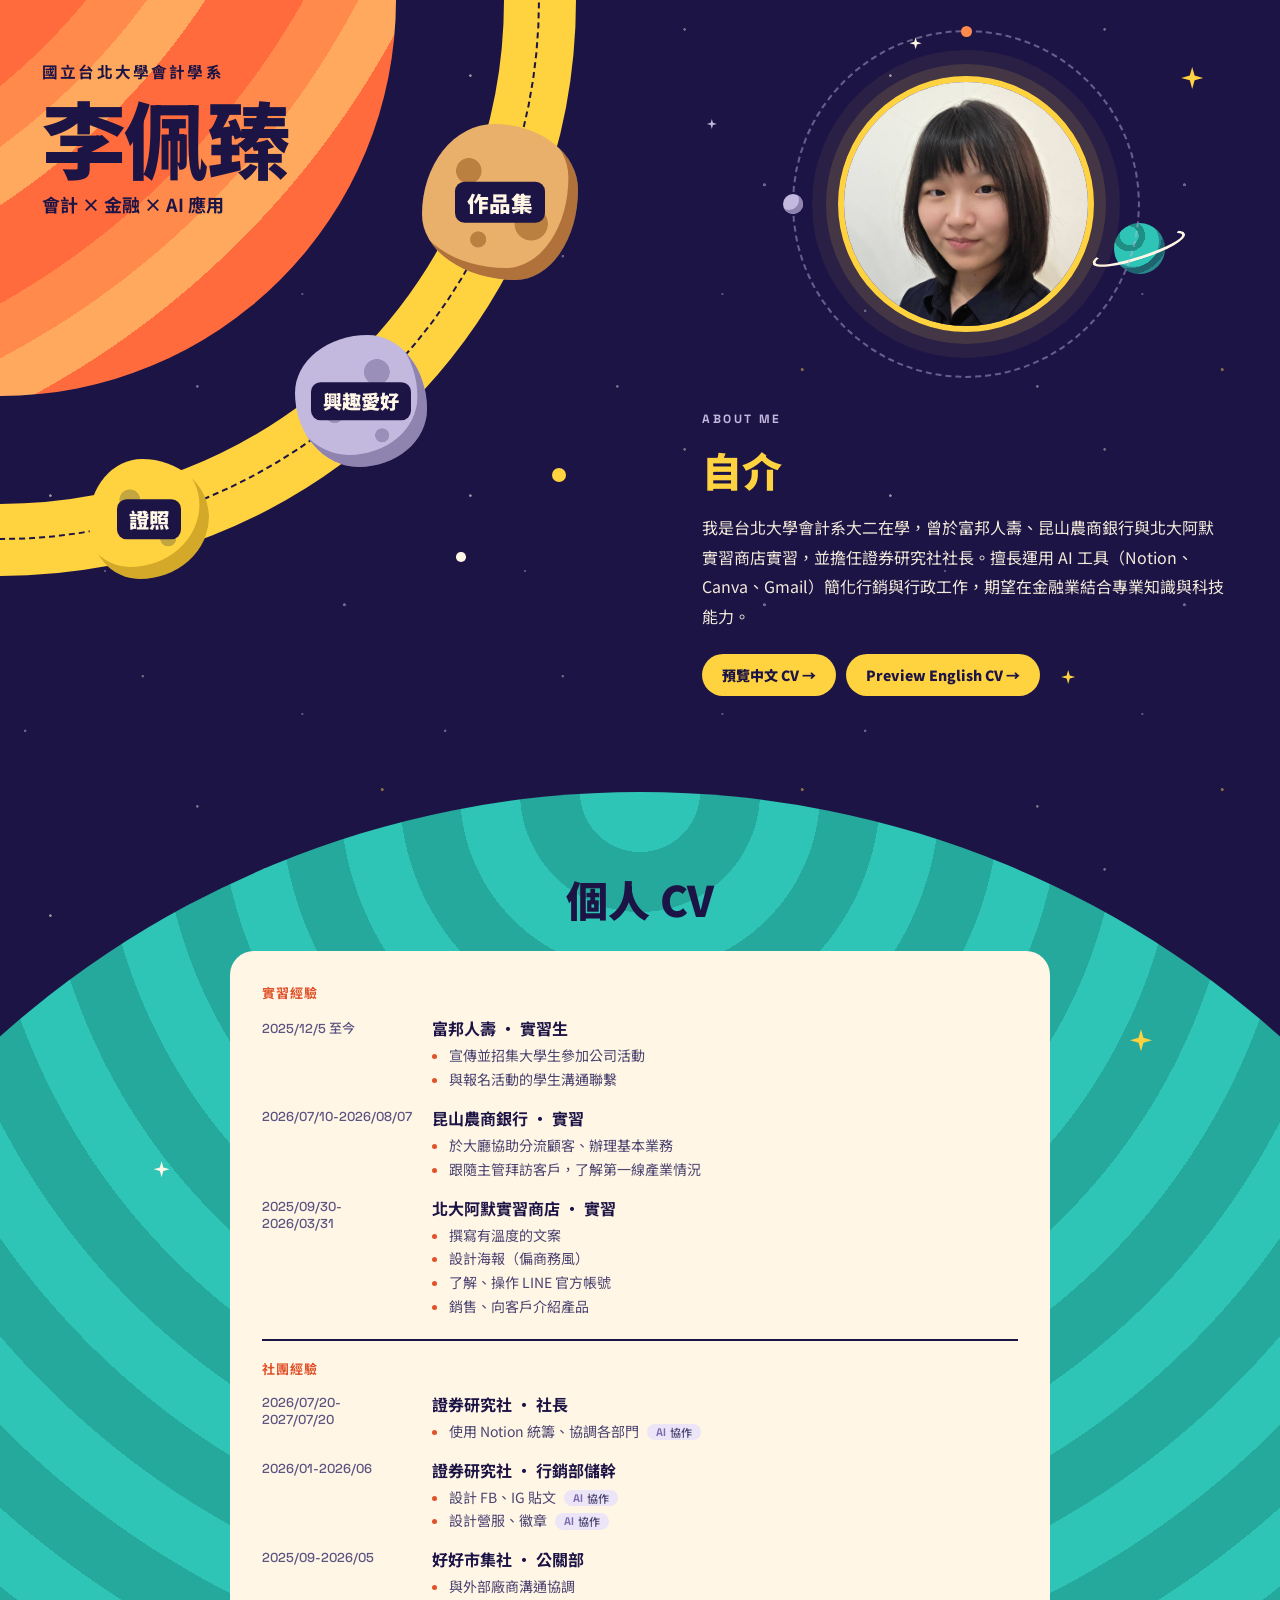
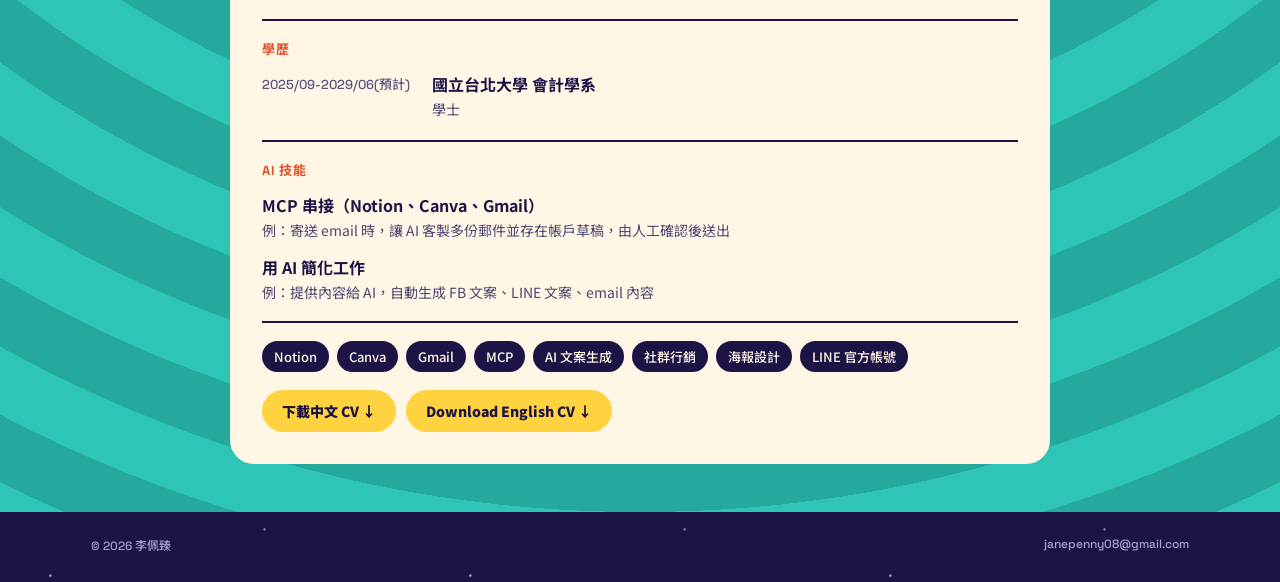
==== commit 9f7b1be4: "Add light "AI 協作" mark to AI-assisted works and CV lines Works with ai: true show the mark next to t" ====
--- a/index.html
+++ b/index.html
@@ -9,7 +9,7 @@
 <link rel="preconnect" href="https://fonts.googleapis.com">
 <link rel="preconnect" href="https://fonts.gstatic.com" crossorigin>
 <link href="https://fonts.googleapis.com/css2?family=Noto+Sans+TC:wght@400;500;700;900&family=Space+Grotesk:wght@500;700&display=swap" rel="stylesheet">
-<link rel="stylesheet" href="css/style.css?v=19">
+<link rel="stylesheet" href="css/style.css?v=24">
 </head>
 <body data-page="home">
 <div class="page">
@@ -61,7 +61,7 @@
 </section>
 <footer id="site-footer"></footer>
 </div>
-<script src="js/data.js?v=19"></script>
-<script src="js/main.js?v=19"></script>
+<script src="js/data.js?v=24"></script>
+<script src="js/main.js?v=24"></script>
 </body>
 </html>
--- a/css/style.css
+++ b/css/style.css
@@ -386,6 +386,44 @@
   .flow-rules { grid-column: 1 / -1; }
 }
 
+/* 作品裡的「我負責的部分」 */
+.role { display: flex; flex-direction: column; gap: 14px; margin: 4px 6px 6px; padding-top: 16px; border-top: 2px dashed var(--lilac); }
+.role-title { margin: 0; font: 900 18px/1.4 var(--font-tc); }
+.work .role-insight { display: flex; flex-wrap: wrap; align-items: baseline; gap: 6px 10px; margin: 0; padding: 12px 16px; border-radius: 14px; background: var(--bg); color: var(--cream); font: 700 15px/1.6 var(--font-tc); }
+.role-insight b { padding: 2px 10px; border-radius: 999px; background: var(--yellow); color: var(--bg); font-size: 12px; }
+.role-steps { display: grid; grid-template-columns: repeat(auto-fit, minmax(min(100%, 220px), 1fr)); gap: 12px; margin: 0; padding: 0; list-style: none; }
+.role-steps li { display: flex; gap: 12px; align-items: flex-start; padding: 14px; border-radius: 16px; background: #fff; border: 2px solid color-mix(in srgb, var(--sand) 60%, #fff); }
+.role-n { flex: none; font: 700 22px/1 var(--font-en); color: var(--orange-1); }
+.role-steps b { display: block; font: 900 15px/1.4 var(--font-tc); }
+.role-steps p { margin: 4px 0 0; font-size: 13.5px; line-height: 1.7; color: var(--muted-2); }
+/* 重點中的重點：橘色外框、暖色底、在寬螢幕佔兩格 */
+.role-steps li.is-key {
+  grid-column: span 2; border: 3px solid var(--orange-1);
+  background: linear-gradient(135deg, color-mix(in srgb, var(--yellow) 30%, #fff), color-mix(in srgb, var(--orange-2) 18%, #fff));
+  box-shadow: 0 6px 0 var(--red);
+}
+.role-steps li.is-key .role-n { font-size: 30px; color: var(--red); }
+.role-steps li.is-key b { font-size: 18px; }
+.role-steps li.is-key p { font-size: 15px; color: var(--bg); font-weight: 500; }
+.role-key { display: inline-block; margin-bottom: 6px; padding: 3px 10px; border-radius: 999px; background: var(--red); color: var(--cream); font: 700 12px var(--font-tc); }
+@media (max-width: 520px) { .role-steps li.is-key { grid-column: auto; } }
+/* 步驟裡的評審建議小框 */
+.role-tip { margin-top: 10px; padding: 10px 12px; border-radius: 12px; border: 2px solid var(--teal); background: color-mix(in srgb, var(--teal) 12%, #fff); }
+.role-tip span { display: inline-block; margin-bottom: 4px; padding: 2px 9px; border-radius: 999px; background: var(--teal); color: var(--bg); font: 700 12px var(--font-tc); }
+.work .role-tip p { margin: 0; font-size: 13.5px; line-height: 1.7; color: var(--bg); }
+/* 心得 */
+.role-reflect { padding: 20px; border-radius: 18px; background: color-mix(in srgb, var(--lilac) 35%, #fff); }
+.role-reflect h4 { display: flex; align-items: center; gap: 8px; margin: 0 0 14px; font: 900 20px var(--font-tc); }
+.reflect-grid { display: grid; grid-template-columns: 1fr; gap: 14px; }
+@media (min-width: 640px) { .reflect-grid { grid-template-columns: repeat(2, 1fr); } }
+.reflect-card { display: flex; flex-direction: column; gap: 10px; padding: 20px; border-radius: 16px; background: #fff; box-shadow: 0 4px 0 color-mix(in srgb, var(--lilac) 70%, var(--bg)); }
+.reflect-head { display: flex; align-items: center; gap: 12px; }
+.reflect-icon { flex: none; display: grid; place-items: center; width: 42px; height: 42px; border-radius: 12px; background: color-mix(in srgb, var(--lilac) 40%, #fff); font-size: 21px; }
+.reflect-head b { font: 900 18px/1.45 var(--font-tc); }
+.work .reflect-card p { margin: 0; font-size: 16px; line-height: 1.85; color: var(--muted-2); }
+.work .reflect-card .reflect-next { margin-top: auto; padding: 12px 16px; border-radius: 9px; border-left: 3px solid var(--lilac); background: color-mix(in srgb, var(--lilac) 18%, #fff); color: var(--bg); font-size: 15.5px; font-weight: 500; }
+.reflect-next > span:first-child { display: inline-block; margin-right: 8px; padding: 3px 10px; border-radius: 9px; background: var(--muted-1); color: #fff; font: 700 12.5px/1.5 var(--font-tc); vertical-align: 1px; }
+
 .work-empty { grid-column: 1 / -1; margin: 12px 0; font: 700 16px var(--font-tc); color: var(--lilac); }
 
 /* ===== Hobbies ===== */
@@ -453,6 +491,25 @@
   position: absolute; top: 16px; right: 16px; width: 44px; height: 44px; border-radius: 50%;
   border: 0; background: var(--yellow); color: var(--bg); font: 900 22px var(--font-en); cursor: pointer;
 }
+.lightbox .lb-nav, .lightbox .lb-count { display: none; }
+.lightbox.multi .lb-nav, .lightbox.multi .lb-count { display: grid; }
+.lightbox .lb-nav {
+  top: 50%; right: auto; transform: translateY(-50%); place-items: center; width: 52px; height: 52px; z-index: 1;
+  background: var(--cream); font: 700 32px/1 var(--font-en); box-shadow: 0 6px 18px rgba(0, 0, 0, .35);
+}
+.lightbox .lb-nav:hover { background: var(--yellow); }
+.lightbox .lb-nav.prev { left: 16px; }
+.lightbox .lb-nav.next { left: auto; right: 16px; }
+.lightbox .lb-count {
+  position: absolute; left: 50%; bottom: 16px; transform: translateX(-50%); padding: 5px 14px; border-radius: 999px;
+  background: var(--cream); color: var(--bg); font: 700 14px var(--font-en);
+}
+.lightbox.multi { padding-inline: 84px; }
+@media (max-width: 640px) {
+  .lightbox.multi { padding-inline: 12px; }
+  .lightbox .lb-nav { top: auto; bottom: 10px; transform: none; width: 44px; height: 44px; font-size: 26px; }
+  .lightbox .lb-count { bottom: 20px; }
+}
 
 /* ===== Mobile tweaks ===== */
 @container (max-width: 719px) {
@@ -615,3 +672,11 @@
 .cv-row .what ul { margin: 4px 0 0; padding-left: 1.2em; font-size: 14px; line-height: 1.7; color: var(--muted-2); }
 .cv-row .what ul li::marker { color: var(--red); }
 .cert .stub b.check { font-size: clamp(24px, 3cqw, 30px); }
+
+/* AI 協作標記：作品（ai: true）與履歷中「（有 AI 輔助）」的那一行 */
+.work-marks { align-self: flex-start; display: flex; flex-wrap: wrap; align-items: center; gap: 6px 8px; }
+.work-marks + p { margin-top: 6px; }
+.ai-mark { display: inline-flex; align-items: center; padding: 4px 12px; border-radius: 999px; background: #ebe5f7; color: var(--muted-2); font: 500 12px/1.5 var(--font-tc); white-space: nowrap; }
+.ai-mark b { margin-right: 6px; font: 700 12px/1.5 var(--font-en); color: #7a6db0; }
+.cv-row .what .ai-mark { margin-left: 8px; padding: 0 9px; font-size: 11px; color: var(--muted-2); vertical-align: 1px; }
+.cv-row .what .ai-mark b { display: inline; font-size: 11px; margin-right: 4px; }
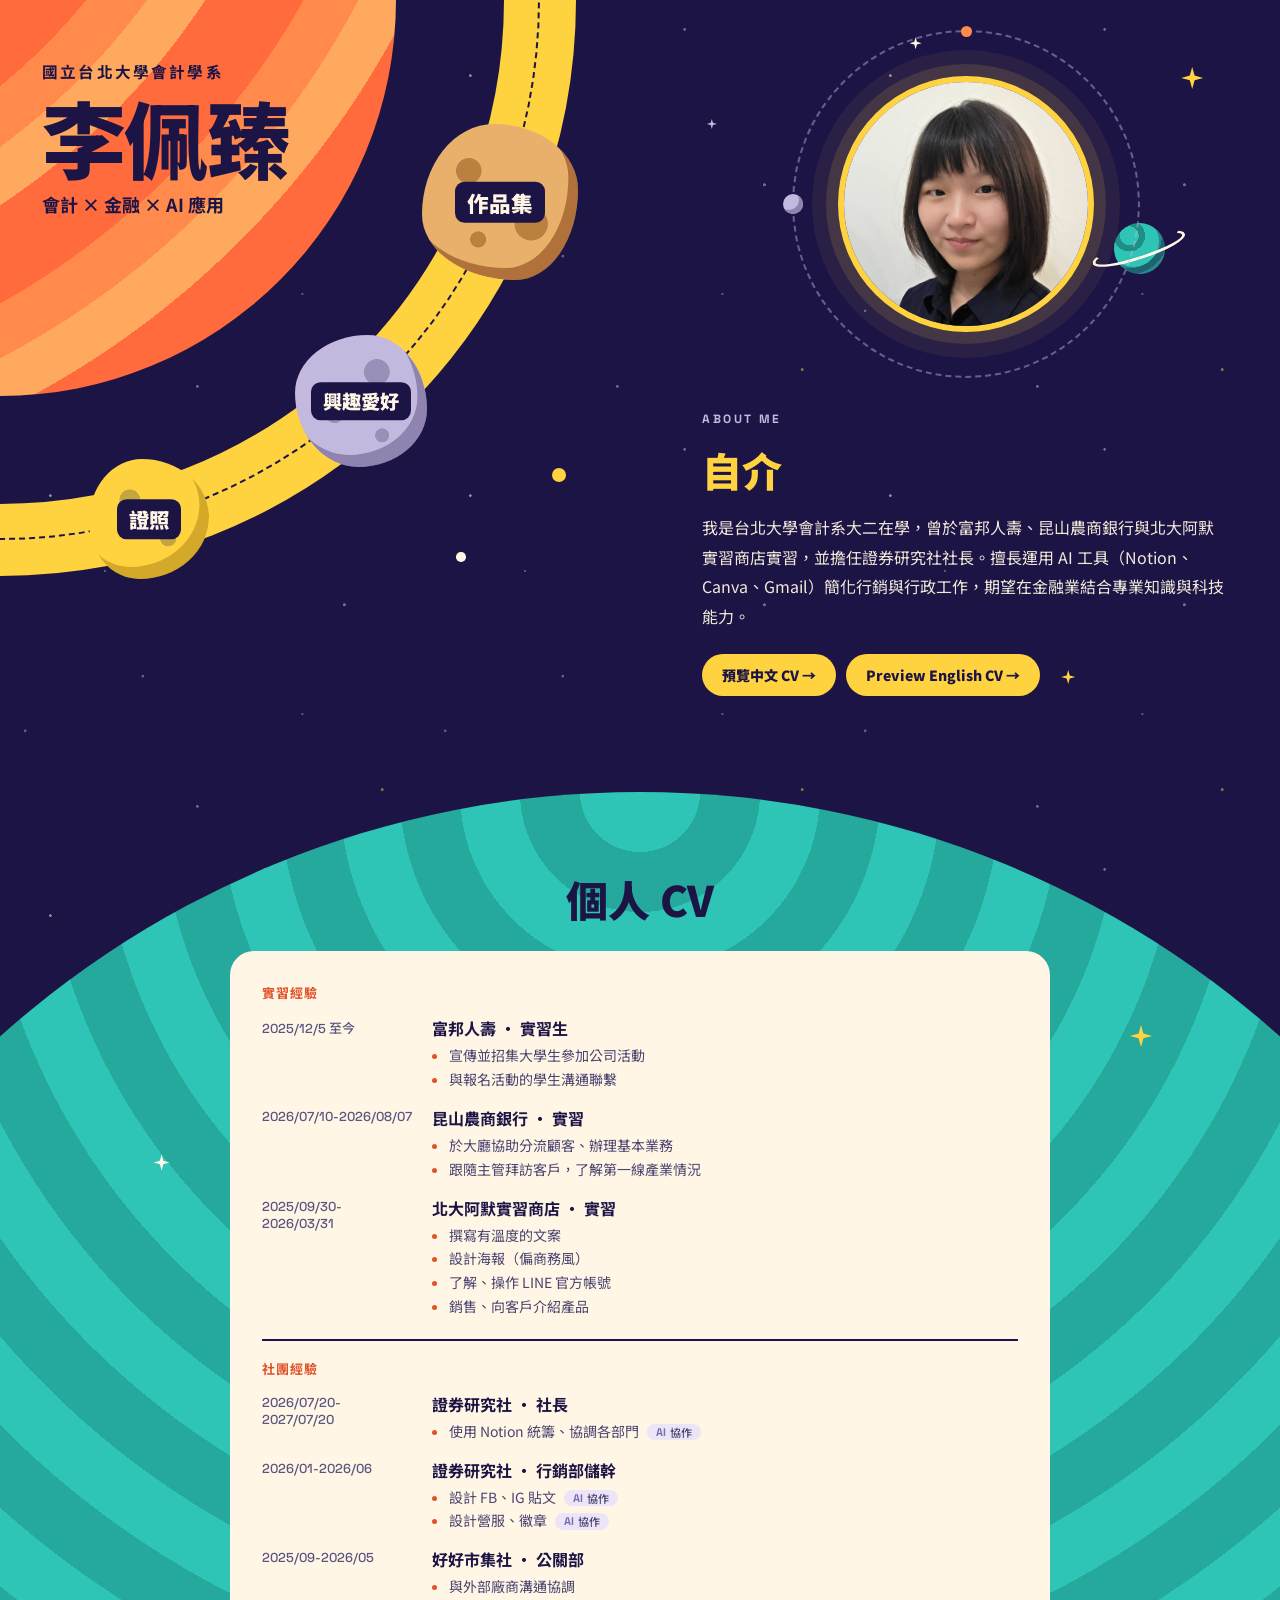
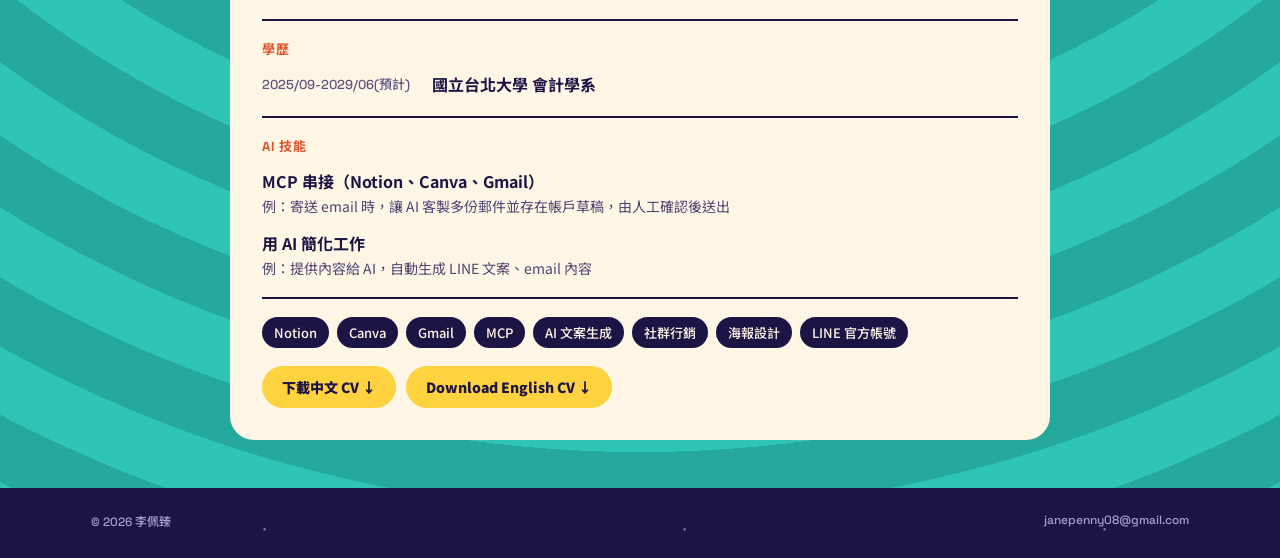
==== commit bab5a4cd: "Update CVs: AI pill, drop 學士 and FB copy Both CV PDFs show the light AI mark instead of the (AI-assi" ====
--- a/index.html
+++ b/index.html
@@ -9,7 +9,7 @@
 <link rel="preconnect" href="https://fonts.googleapis.com">
 <link rel="preconnect" href="https://fonts.gstatic.com" crossorigin>
 <link href="https://fonts.googleapis.com/css2?family=Noto+Sans+TC:wght@400;500;700;900&family=Space+Grotesk:wght@500;700&display=swap" rel="stylesheet">
-<link rel="stylesheet" href="css/style.css?v=24">
+<link rel="stylesheet" href="css/style.css?v=25">
 </head>
 <body data-page="home">
 <div class="page">
@@ -61,7 +61,7 @@
 </section>
 <footer id="site-footer"></footer>
 </div>
-<script src="js/data.js?v=24"></script>
-<script src="js/main.js?v=24"></script>
+<script src="js/data.js?v=25"></script>
+<script src="js/main.js?v=25"></script>
 </body>
 </html>
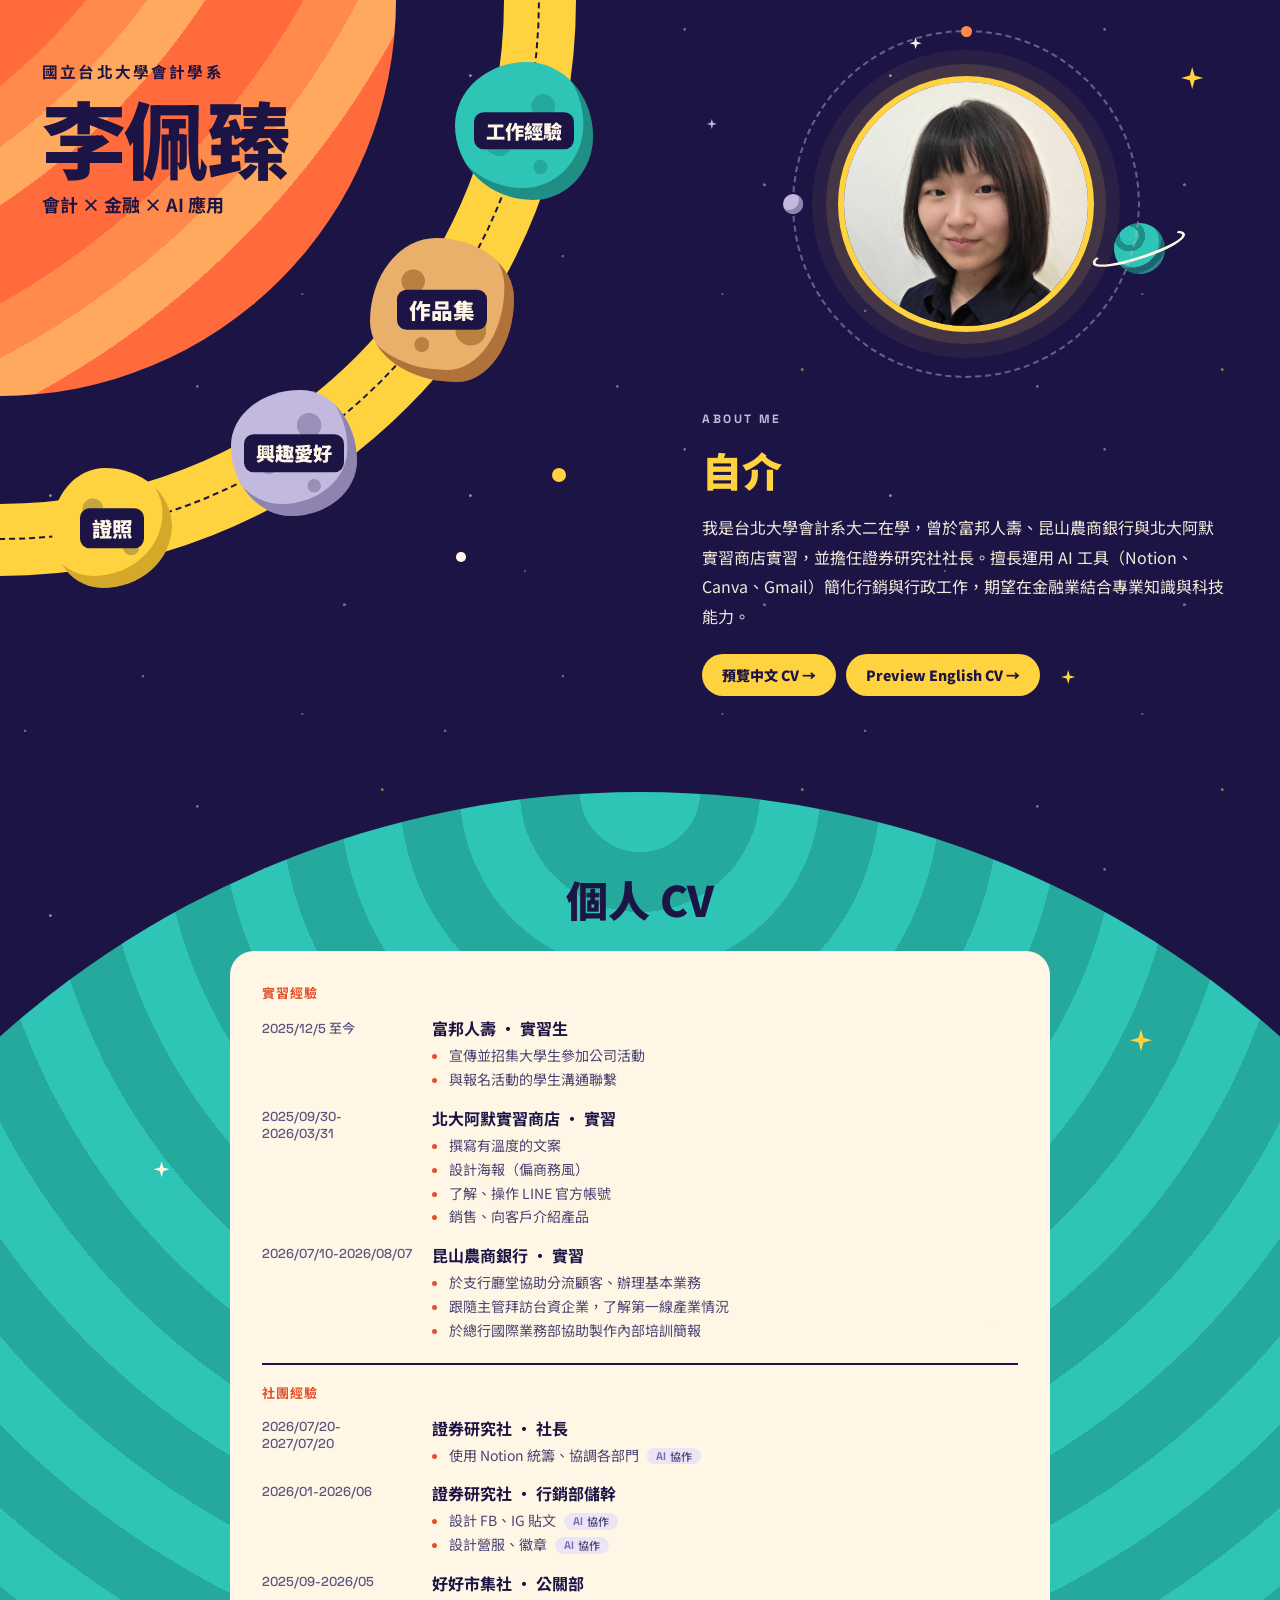
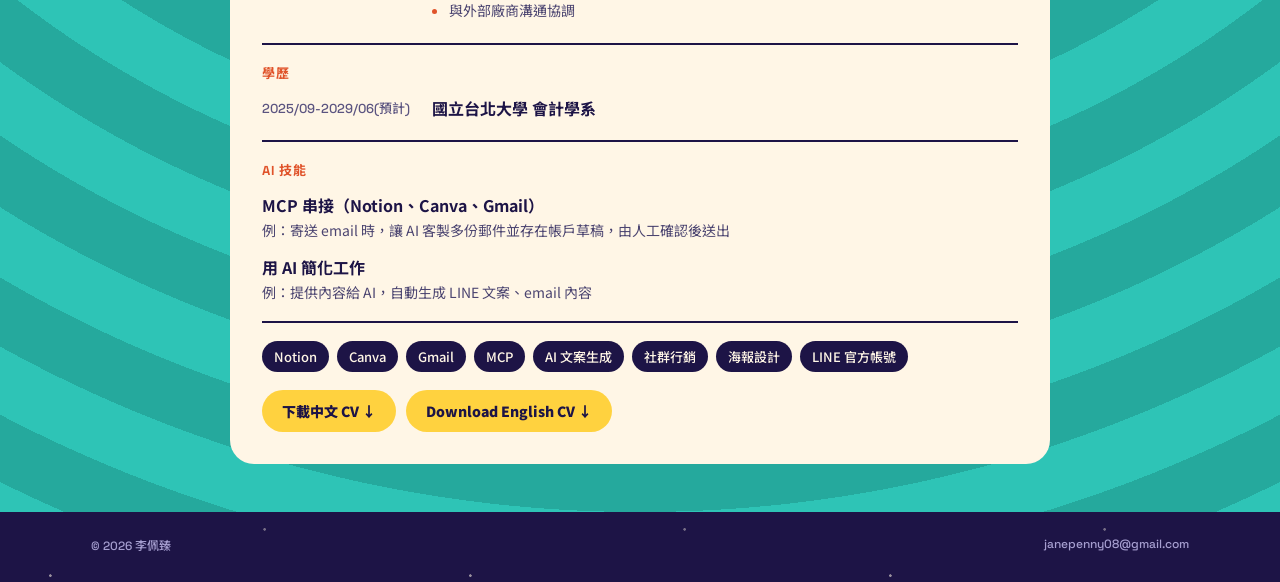
==== commit eb39a9f8: "Add 工作經驗 page with tabbed layout, job detail page and portfolio links - experience.html: left job ta" ====
--- a/index.html
+++ b/index.html
@@ -9,7 +9,7 @@
 <link rel="preconnect" href="https://fonts.googleapis.com">
 <link rel="preconnect" href="https://fonts.gstatic.com" crossorigin>
 <link href="https://fonts.googleapis.com/css2?family=Noto+Sans+TC:wght@400;500;700;900&family=Space+Grotesk:wght@500;700&display=swap" rel="stylesheet">
-<link rel="stylesheet" href="css/style.css?v=25">
+<link rel="stylesheet" href="css/style.css?v=37">
 </head>
 <body data-page="home">
 <div class="page">
@@ -27,6 +27,7 @@
 <h1 id="hero-name">李佩臻</h1>
 <span class="subtitle" id="hero-sub"></span>
 </div>
+<a class="meteor-btn meteor-btn--experience" href="experience.html"><div class="meteor meteor--experience"></div><span class="label">工作經驗</span></a>
 <a class="meteor-btn meteor-btn--portfolio" href="portfolio.html"><div class="meteor meteor--portfolio"></div><span class="label">作品集</span></a>
 <a class="meteor-btn meteor-btn--hobbies" href="hobbies.html"><div class="meteor meteor--hobbies"></div><span class="label">興趣愛好</span></a>
 <a class="meteor-btn meteor-btn--certificates" href="certificates.html"><div class="meteor meteor--certificates"></div><span class="label">證照</span></a>
@@ -61,7 +62,7 @@
 </section>
 <footer id="site-footer"></footer>
 </div>
-<script src="js/data.js?v=25"></script>
-<script src="js/main.js?v=25"></script>
+<script src="js/data.js?v=37"></script>
+<script src="js/main.js?v=37"></script>
 </body>
 </html>
--- a/css/style.css
+++ b/css/style.css
@@ -88,6 +88,13 @@
               radial-gradient(circle at 66% 76%, #9a8fb8 0 5%, transparent 5.5%), var(--lilac);
   --meteor-shadow: #8f84b0;
 }
+.meteor--experience {
+  border-radius: 52% 48% 44% 56% / 46% 54% 46% 54%;
+  background: radial-gradient(circle at 64% 32%, #25a99d 0 9%, transparent 9.5%),
+              radial-gradient(circle at 32% 58%, #25a99d 0 11%, transparent 11.5%),
+              radial-gradient(circle at 62% 76%, #25a99d 0 5%, transparent 5.5%), var(--teal);
+  --meteor-shadow: #1f8f85;
+}
 .meteor--certificates {
   border-radius: 44% 56% 58% 42% / 52% 48% 52% 48%;
   background: radial-gradient(circle at 34% 34%, #c4a640 0 9%, transparent 9.5%),
@@ -128,13 +135,16 @@
   background: var(--bg); color: var(--cream); padding: .8cqw 2cqw; border-radius: 1.6cqw;
   white-space: nowrap; font-weight: 900;
 }
-.meteor-btn--portfolio { left: 83.4%; top: 33.7%; width: 26%; }
+.meteor-btn--experience { left: 87.3%; top: 21.8%; width: 23%; }
+.meteor-btn--experience .label { font-size: clamp(12px, 3.2cqw, 22px); }
+.meteor-btn--experience:hover { transform: translate(-50%, -50%) scale(1.08) rotate(4deg); }
+.meteor-btn--portfolio { left: 73.7%; top: 51.6%; width: 24%; }
 .meteor-btn--portfolio .label { font-size: clamp(13px, 3.6cqw, 26px); }
 .meteor-btn--portfolio:hover { transform: translate(-50%, -50%) scale(1.08) rotate(-4deg); }
-.meteor-btn--hobbies { left: 60.2%; top: 66.9%; width: 22%; }
+.meteor-btn--hobbies { left: 49%; top: 75.5%; width: 21%; }
 .meteor-btn--hobbies .label { font-size: clamp(12px, 3.2cqw, 22px); }
 .meteor-btn--hobbies:hover { transform: translate(-50%, -50%) scale(1.08) rotate(4deg); }
-.meteor-btn--certificates { left: 24.8%; top: 86.5%; width: 20%; }
+.meteor-btn--certificates { left: 18.7%; top: 88%; width: 20%; }
 .meteor-btn--certificates .label { font-size: clamp(12px, 3.4cqw, 22px); }
 .meteor-btn--certificates:hover { transform: translate(-50%, -50%) scale(1.08) rotate(-4deg); }
 .dot { position: absolute; aspect-ratio: 1; border-radius: 50%; }
@@ -467,6 +477,132 @@
 .cert .see { font: 900 14px var(--font-tc); color: var(--red); text-decoration: none; white-space: nowrap; background: none; border: 0; padding: 0; cursor: pointer; }
 .cert .see:hover { color: var(--bg); }
 
+/* ===== Experience（工作經驗）：不用卡片，文字直接放在星空上，用細線和留白分段 ===== */
+.exp-main, .job-main { max-width: 1040px; --hair: rgba(255, 246, 230, .16); }
+.exp-list { display: flex; flex-direction: column; border-top: 1px solid var(--hair); }
+.exp {
+  display: grid; grid-template-columns: 1fr auto; gap: 10px 24px; align-items: start;
+  padding: clamp(28px, 4.5cqw, 48px) 0; border-bottom: 1px solid var(--hair); color: var(--body); text-decoration: none;
+}
+.exp:hover { color: var(--body); }
+.exp-when { grid-column: 1 / -1; display: flex; align-items: baseline; gap: 14px; }
+.exp-when b { font: 700 14px var(--font-en); color: var(--teal); letter-spacing: .12em; }
+.exp-time { font: 500 13px var(--font-en); color: var(--lilac); letter-spacing: .06em; white-space: nowrap; }
+.exp-body { display: flex; flex-direction: column; gap: 14px; min-width: 0; }
+.exp h2 { margin: 0; font: 900 clamp(28px, 4.6cqw, 52px)/1.2 var(--font-tc); color: var(--cream); letter-spacing: -.01em; transition: color .2s; }
+.exp-role { margin-left: 14px; font: 700 clamp(14px, 1.6cqw, 17px) var(--font-tc); color: var(--yellow); letter-spacing: .06em; white-space: nowrap; }
+.exp-summary { margin: 0; max-width: 40em; font-size: 16px; line-height: 1.85; text-wrap: pretty; }
+.exp-desc { list-style: none; margin: 0; padding: 0; display: flex; flex-direction: column; gap: 6px; font-size: 15.5px; line-height: 1.7; color: var(--footer); }
+.exp-desc li { position: relative; padding-left: 20px; }
+.exp-desc li::before { content: ''; position: absolute; left: 2px; top: .72em; width: 7px; height: 7px; border-radius: 50%; background: var(--teal); }
+.exp-desc .ai-mark, .exp-block .ai-mark, .job-points .ai-mark { margin-left: 8px; padding: 0 9px; font-size: 11px; vertical-align: 1px; }
+.exp-tags { display: flex; flex-wrap: wrap; gap: 6px; }
+.exp-tags span { font: 500 12px var(--font-en); padding: 4px 11px; border-radius: 999px; border: 1px solid var(--purple-2); color: var(--lilac); }
+.exp-arrow { align-self: center; font: 700 clamp(24px, 3cqw, 34px) var(--font-en); color: var(--teal); transition: transform .25s, color .2s; }
+a:hover > .exp-arrow { transform: translateX(8px); color: var(--yellow); }
+.exp:hover h2 { color: var(--yellow); }
+@container (min-width: 760px) {
+  .exp { grid-template-columns: 200px 1fr auto; gap: 10px 32px; }
+  .exp-when { grid-column: auto; flex-direction: column; gap: 6px; padding-top: clamp(8px, 1.4cqw, 18px); }
+}
+
+/* ===== Job detail（工作經驗詳細頁） ===== */
+.job-main { display: flex; flex-direction: column; padding-top: 36px; }
+.job-main .back-link { color: var(--teal); }
+.job-main .back-link:hover { color: var(--yellow); }
+.job-head { position: relative; isolation: isolate; display: flex; flex-direction: column; gap: 20px; padding: clamp(28px, 5cqw, 56px) 0 clamp(36px, 6cqw, 64px); }
+/* 右上角探出來的一顆行星，當作這一頁的主視覺 */
+.job-head::before {
+  content: ''; position: absolute; z-index: -1; right: calc(-1 * var(--pad-x) - 4cqw); top: 0; width: clamp(130px, 30cqw, 340px); aspect-ratio: 1;
+  border-radius: 52% 48% 44% 56% / 46% 54% 46% 54%; transform: rotate(8deg); opacity: .4;
+  background: radial-gradient(circle at 64% 32%, #25a99d 0 9%, transparent 9.5%),
+              radial-gradient(circle at 32% 58%, #25a99d 0 11%, transparent 11.5%),
+              radial-gradient(circle at 62% 76%, #25a99d 0 5%, transparent 5.5%), var(--teal);
+  box-shadow: inset -2cqw -2.4cqw 0 #1f8f85;
+}
+.job-meta { display: flex; flex-wrap: wrap; align-items: baseline; gap: 6px 18px; }
+.job-meta .exp-role { margin-left: 0; font-size: 16px; }
+.job-head h1 { margin: 0; font: 900 clamp(44px, 9cqw, 104px)/1.08 var(--font-tc); color: var(--cream); letter-spacing: -.02em; }
+.job-lead { margin: 0; max-width: 30em; font: 500 clamp(17px, 2.1cqw, 23px)/1.8 var(--font-tc); color: var(--body); text-wrap: pretty; }
+.exp-cols { display: grid; grid-template-columns: repeat(auto-fit, minmax(min(100%, 260px), 1fr)); gap: 28px 56px; margin-top: 12px; }
+.exp-cols:empty { display: none; }
+.exp-block { border-top: 2px solid var(--teal); padding-top: 14px; }
+.exp-block.is-learned { border-top-color: var(--sand); }
+.exp-label { display: block; margin-bottom: 4px; font: 900 13px var(--font-tc); color: var(--teal); letter-spacing: .18em; }
+.exp-block.is-learned .exp-label { color: var(--sand); }
+.exp-block ul { list-style: none; margin: 0; padding: 0; font-size: 16px; line-height: 1.75; color: var(--body); }
+.exp-block li { padding: 10px 0; border-bottom: 1px dashed var(--hair); }
+.job-steps { list-style: none; margin: 12px 0 0; padding: 16px 0; display: flex; flex-wrap: wrap; gap: 10px 30px; border-top: 1px solid var(--hair); border-bottom: 1px solid var(--hair); }
+.job-steps a { display: inline-flex; align-items: baseline; gap: 9px; color: var(--cream); font: 700 15px var(--font-tc); text-decoration: none; }
+.job-steps a span { font: 700 13px var(--font-en); color: var(--k); letter-spacing: .08em; }
+.job-steps a:hover { color: var(--yellow); }
+
+.job-sections { display: flex; flex-direction: column; }
+.job-sections:empty { display: none; }
+.job-sec { display: grid; gap: 22px 56px; align-items: start; padding: clamp(40px, 7cqw, 80px) 0; scroll-margin-top: 8px; }
+.job-sec + .job-sec { border-top: 1px solid var(--hair); }
+/* 大大的空心數字，取代原本的卡片邊框來分段 */
+.job-n {
+  display: block; margin-bottom: 14px; font: 700 clamp(72px, 12cqw, 136px)/.82 var(--font-en); letter-spacing: -.04em;
+  color: transparent; -webkit-text-stroke: 2px var(--k); transition: color .3s;
+}
+.job-sec:target .job-n { color: var(--k); }
+.job-kicker { display: block; margin-bottom: 6px; font: 900 14px var(--font-tc); color: var(--k); letter-spacing: .18em; }
+.job-sec h2 { margin: 0; font: 900 clamp(26px, 3.8cqw, 42px)/1.3 var(--font-tc); color: var(--cream); text-wrap: balance; }
+.job-sec-body { display: flex; flex-direction: column; gap: 18px; min-width: 0; }
+.job-sec-body p { margin: 0; font-size: 16.5px; line-height: 1.95; color: var(--body); text-wrap: pretty; }
+.job-sec-body > p:first-child { font: 500 clamp(18px, 2.1cqw, 22px)/1.8 var(--font-tc); color: var(--cream); }
+.job-points { list-style: none; margin: 0; padding: 0; border-top: 1px dashed var(--hair); }
+.job-points li { position: relative; padding: 14px 0 14px 34px; border-bottom: 1px dashed var(--hair); font-size: 16.5px; line-height: 1.75; color: var(--body); }
+.job-points li::before {
+  content: ''; position: absolute; left: 4px; top: 22px; width: 12px; height: 12px; border-radius: 50%;
+  background: var(--k); box-shadow: 0 0 0 4px var(--bg), 0 0 0 5px var(--k);
+}
+.job-callout {
+  margin: 8px 0 0; padding: 4px 0 4px 22px; border-left: 4px solid var(--k);
+  font: 900 clamp(20px, 2.7cqw, 28px)/1.6 var(--font-tc); color: var(--k); text-wrap: pretty;
+}
+.job-zoom { max-width: min(100%, 560px); padding: 0; border: 0; border-radius: 18px; overflow: hidden; background: none; cursor: zoom-in; transform: rotate(-1.2deg); transition: transform .3s; }
+.job-zoom:hover { transform: rotate(0) scale(1.02); }
+.job-zoom img { width: 100%; }
+@container (min-width: 820px) {
+  .job-head::before { opacity: 1; }
+  .job-head > * { max-width: 68%; }
+  .job-head > .exp-cols, .job-head > .job-steps { max-width: none; }
+  .job-sec { grid-template-columns: minmax(230px, .8fr) 1.55fr; }
+}
+
+.job-works { padding-top: clamp(40px, 6cqw, 72px); border-top: 1px solid var(--hair); }
+.job-works > h2 { margin: 0 0 8px; display: flex; align-items: baseline; gap: 14px; font: 900 clamp(24px, 3.4cqw, 36px) var(--font-tc); color: var(--cream); }
+.job-works > h2 small { font: 700 13px var(--font-tc); color: var(--lilac); letter-spacing: .1em; }
+.job-work {
+  display: grid; grid-template-columns: clamp(64px, 11cqw, 104px) 1fr auto; gap: clamp(14px, 3cqw, 28px); align-items: center;
+  padding: 22px 0; border-bottom: 1px solid var(--hair); color: var(--body); text-decoration: none;
+}
+.job-work:hover { color: var(--body); }
+.job-work-thumb {
+  aspect-ratio: 1; overflow: hidden; border-radius: 46% 54% 40% 60% / 58% 42% 58% 42%; transition: transform .3s;
+  background: radial-gradient(circle at 30% 30%, rgba(29, 20, 70, .22) 0 9%, transparent 9.5%),
+              radial-gradient(circle at 68% 64%, rgba(29, 20, 70, .22) 0 12%, transparent 12.5%), var(--c);
+  box-shadow: inset -6px -8px 0 rgba(29, 20, 70, .2);
+}
+.job-work-thumb img { width: 100%; height: 100%; object-fit: cover; }
+.job-work:hover .job-work-thumb { transform: rotate(-8deg) scale(1.06); }
+.job-work-text { display: flex; flex-direction: column; gap: 4px; min-width: 0; }
+.job-work-text small { display: flex; flex-wrap: wrap; align-items: center; gap: 4px 10px; font: 700 12px var(--font-tc); color: var(--c); letter-spacing: .1em; }
+.job-work-text small .ai-mark { letter-spacing: 0; padding: 0 9px; font-size: 11px; }
+.job-work-text b { font: 900 clamp(18px, 2.4cqw, 24px)/1.4 var(--font-tc); color: var(--cream); transition: color .2s; }
+.job-work:hover .job-work-text b { color: var(--yellow); }
+.job-work-desc { display: -webkit-box; -webkit-box-orient: vertical; -webkit-line-clamp: 2; overflow: hidden; font-size: 14.5px; line-height: 1.7; color: var(--footer); }
+.work:target { outline: 4px solid var(--yellow); outline-offset: 4px; scroll-margin-top: 20px; }
+.job-pager { display: grid; grid-template-columns: 1fr 1fr; gap: 20px; margin-top: clamp(40px, 6cqw, 64px); padding-top: 24px; border-top: 1px solid var(--hair); }
+.job-pager:empty { display: none; }
+.job-pager a { display: flex; flex-direction: column; gap: 6px; color: var(--cream); text-decoration: none; }
+.job-pager a.next { text-align: right; }
+.job-pager small { font: 700 12px var(--font-tc); color: var(--teal); letter-spacing: .12em; }
+.job-pager b { font: 900 clamp(18px, 3cqw, 30px)/1.3 var(--font-tc); transition: color .2s; }
+.job-pager a:hover b { color: var(--yellow); }
+
 /* ===== Next stop ===== */
 .next-wrap { padding: 0 var(--pad-x); }
 .next-stop {
@@ -680,3 +816,67 @@
 .ai-mark b { margin-right: 6px; font: 700 12px/1.5 var(--font-en); color: #7a6db0; }
 .cv-row .what .ai-mark { margin-left: 8px; padding: 0 9px; font-size: 11px; color: var(--muted-2); vertical-align: 1px; }
 .cv-row .what .ai-mark b { display: inline; font-size: 11px; margin-right: 4px; }
+
+/* ===== Experience tabs（工作經驗）：左邊只放工作名稱，右邊顯示被選到的那份工作 ===== */
+.xp { display: grid; grid-template-columns: minmax(0, 1fr); gap: 28px; }
+.xp-tabs { display: flex; overflow-x: auto; border-bottom: 2px solid var(--hair); scrollbar-width: none; }
+.xp-tabs::-webkit-scrollbar { display: none; }
+.xp-tab {
+  flex: none; margin-bottom: -2px; padding: 12px 18px; background: none; border: 0; border-bottom: 2px solid transparent;
+  font: 700 15px var(--font-tc); color: var(--lilac); white-space: nowrap; text-align: left; cursor: pointer; transition: color .2s, background .2s;
+}
+.xp-tab:hover { color: var(--cream); background: rgba(46, 196, 182, .08); }
+.xp-tab:focus-visible { outline: 2px solid var(--teal); outline-offset: -2px; }
+.xp-tab[aria-selected="true"] { color: var(--teal); border-bottom-color: var(--teal); background: rgba(46, 196, 182, .08); }
+.xp-panel { min-width: 0; animation: xp-in .28s ease; }
+.xp-panel:focus { outline: none; }
+@keyframes xp-in { from { opacity: 0; transform: translateY(8px); } to { opacity: 1; transform: none; } }
+.xp-title { margin: 0; font: 700 clamp(22px, 3cqw, 28px)/1.45 var(--font-tc); color: var(--cream); letter-spacing: 0; }
+.xp-at { color: var(--lilac); }
+.xp-org { color: var(--yellow); }
+.xp-time { margin: 6px 0 0; font: 500 13px var(--font-en); color: var(--lilac); letter-spacing: .08em; }
+.xp-lead { margin: 22px 0 0; max-width: 38em; font-size: 16px; line-height: 1.85; text-wrap: pretty; }
+.xp-points { list-style: none; margin: 22px 0 0; padding: 0; display: flex; flex-direction: column; gap: 12px; max-width: 40em; font-size: 16px; line-height: 1.75; color: var(--body); }
+.xp-points li { position: relative; padding-left: 26px; }
+.xp-points li::before { content: '▸'; position: absolute; left: 0; top: .08em; font-size: 14px; color: var(--teal); }
+.xp-points .ai-mark { margin-left: 8px; padding: 0 9px; font-size: 11px; vertical-align: 1px; }
+.xp-sub { margin: 34px 0 0; font: 900 13px var(--font-tc); color: var(--sand); letter-spacing: .18em; }
+.xp-sub + .xp-points { margin-top: 12px; }
+.xp-panel .exp-tags { margin-top: 24px; }
+.xp-more { display: inline-block; margin-top: 26px; font: 700 15px var(--font-tc); color: var(--teal); text-decoration: none; transition: color .2s; }
+.xp-more:hover { color: var(--yellow); }
+.xp-works { margin-top: 44px; }
+.xp-works-h { display: flex; align-items: baseline; gap: 12px; margin: 0 0 16px; font: 900 13px var(--font-tc); color: var(--teal); letter-spacing: .18em; }
+.xp-works-h small { font: 500 12px var(--font-en); color: var(--lilac); letter-spacing: .08em; }
+.xp-grid { display: grid; grid-template-columns: repeat(auto-fill, minmax(min(100%, 170px), 1fr)); gap: 26px 20px; }
+.xp-work { display: flex; flex-direction: column; gap: 10px; min-width: 0; color: var(--body); text-decoration: none; }
+.xp-work-img { position: relative; display: block; aspect-ratio: 4 / 3; border-radius: 4px; overflow: hidden; background: rgba(255, 246, 230, .06); }
+.xp-work-img img { display: block; width: 100%; height: 100%; object-fit: cover; transition: transform .35s; }
+.xp-work small { margin-top: -4px; font: 500 12px/1.5 var(--font-tc); color: var(--lilac); }
+.xp-work b { font: 700 14.5px/1.5 var(--font-tc); color: var(--cream); transition: color .2s; }
+.xp-work:hover b, .xp-work:focus-visible b { color: var(--yellow); }
+.xp-work:hover .xp-work-img img { transform: scale(1.05); }
+.xp-work:focus-visible { outline: 2px solid var(--teal); outline-offset: 4px; border-radius: 4px; }
+@container (min-width: 520px) {
+  .xp { grid-template-columns: clamp(116px, 26cqw, 220px) minmax(0, 1fr); gap: 0 clamp(20px, 4cqw, 44px); align-items: start; }
+  .xp-tabs { flex-direction: column; overflow: visible; border-bottom: 0; border-left: 2px solid var(--hair); }
+  .xp-tab { margin: 0 0 0 -2px; padding: 14px clamp(12px, 2cqw, 20px); border-bottom: 0; border-left: 2px solid transparent; white-space: normal; }
+  .xp-tab[aria-selected="true"] { border-left-color: var(--teal); }
+}
+@media (prefers-reduced-motion: reduce) { .xp-panel { animation: none; } }
+
+/* 作品方塊的互動：滑過時浮起、變亮、帶一圈類別顏色的光；按下去時往下壓一下 */
+.xp-work-img { transition: transform .28s cubic-bezier(.2, .8, .2, 1), box-shadow .28s, filter .28s; }
+.xp-work .ph-planet { transition: transform .45s cubic-bezier(.2, .8, .2, 1); }
+.xp-work .ph-ring { transition: transform .45s cubic-bezier(.2, .8, .2, 1); }
+.xp-work:focus-visible .xp-work-img { transform: translateY(-6px); filter: brightness(1.12); box-shadow: 0 16px 30px rgba(0, 0, 0, .4), 0 0 0 2px var(--c), 0 0 26px color-mix(in srgb, var(--c) 45%, transparent); }
+@media (hover: hover) {
+  .xp-work:hover .xp-work-img { transform: translateY(-6px); filter: brightness(1.12); box-shadow: 0 16px 30px rgba(0, 0, 0, .4), 0 0 0 2px var(--c), 0 0 26px color-mix(in srgb, var(--c) 45%, transparent); }
+  .xp-work:hover .ph-planet { transform: translate(-50%, -50%) scale(1.12); }
+  .xp-work:hover .ph-ring { transform: translate(-50%, -50%) rotate(-30deg) scale(1.06); }
+}
+.xp-work:active .xp-work-img { transform: translateY(-1px) scale(.96); filter: brightness(1.3); transition-duration: .08s; }
+@media (prefers-reduced-motion: reduce) {
+  .xp-work-img, .xp-work .ph-planet, .xp-work .ph-ring { transition: none; }
+  .xp-work:hover .xp-work-img, .xp-work:focus-visible .xp-work-img, .xp-work:active .xp-work-img { transform: none; }
+}
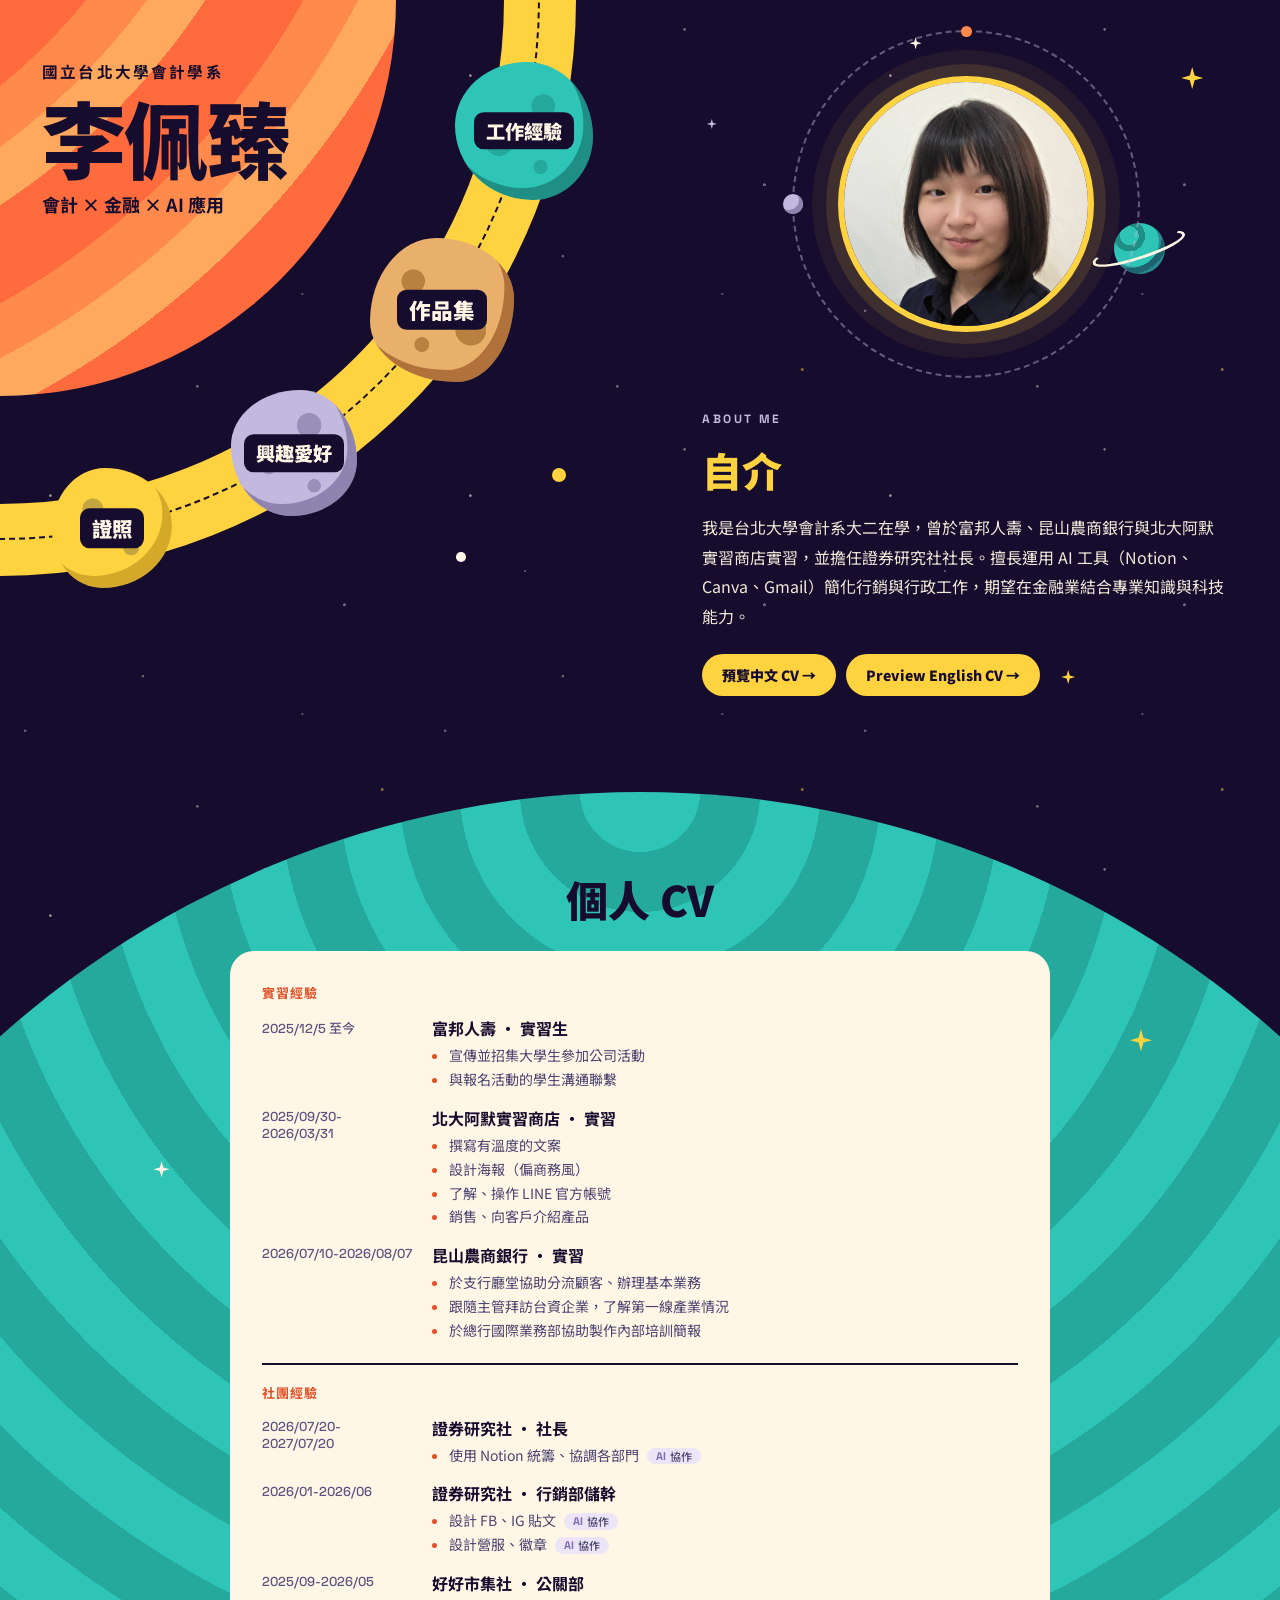
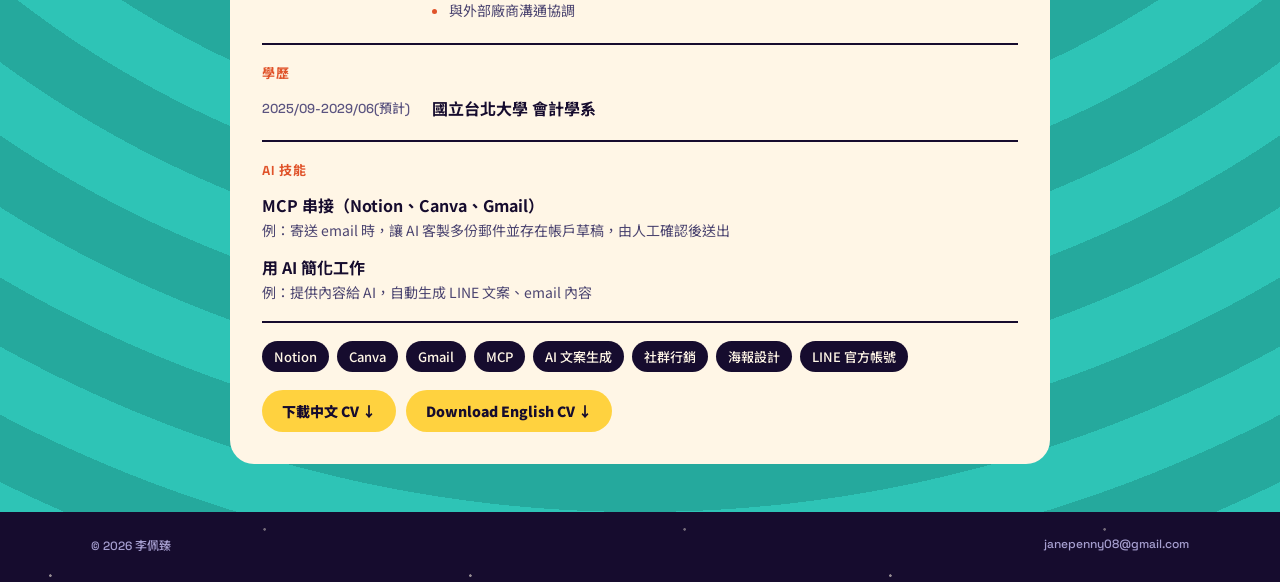
==== commit d6276bf9: "Darken background to a blackish deep purple - style.css: --bg #160c2e, --purple-1 #2d205e, --purple-" ====
--- a/index.html
+++ b/index.html
@@ -3,13 +3,13 @@
 <head>
 <meta charset="utf-8">
 <meta name="viewport" content="width=device-width, initial-scale=1">
-<meta name="theme-color" content="#1d1446">
+<meta name="theme-color" content="#160c2e">
 <title>李佩臻 · 個人網站</title>
 <link rel="icon" href="data:image/svg+xml,%3Csvg xmlns=%22http://www.w3.org/2000/svg%22 viewBox=%220 0 32 32%22%3E%3Ccircle cx=%2216%22 cy=%2216%22 r=%2213%22 fill=%22%23ff6b3d%22 stroke=%22%23ffd23f%22 stroke-width=%223%22/%3E%3C/svg%3E">
 <link rel="preconnect" href="https://fonts.googleapis.com">
 <link rel="preconnect" href="https://fonts.gstatic.com" crossorigin>
 <link href="https://fonts.googleapis.com/css2?family=Noto+Sans+TC:wght@400;500;700;900&family=Space+Grotesk:wght@500;700&display=swap" rel="stylesheet">
-<link rel="stylesheet" href="css/style.css?v=37">
+<link rel="stylesheet" href="css/style.css?v=39">
 </head>
 <body data-page="home">
 <div class="page">
@@ -62,7 +62,7 @@
 </section>
 <footer id="site-footer"></footer>
 </div>
-<script src="js/data.js?v=37"></script>
-<script src="js/main.js?v=37"></script>
+<script src="js/data.js?v=39"></script>
+<script src="js/main.js?v=39"></script>
 </body>
 </html>
--- a/css/style.css
+++ b/css/style.css
@@ -1,8 +1,8 @@
 /* ===== Design tokens ===== */
 :root {
-  --bg: #1d1446;
-  --purple-1: #3a2e7a;
-  --purple-2: #43378a;
+  --bg: #160c2e;
+  --purple-1: #2d205e;
+  --purple-2: #35266a;
   --cream: #fff6e6;
   --body: #f2ead9;
   --muted-1: #5b5480;
